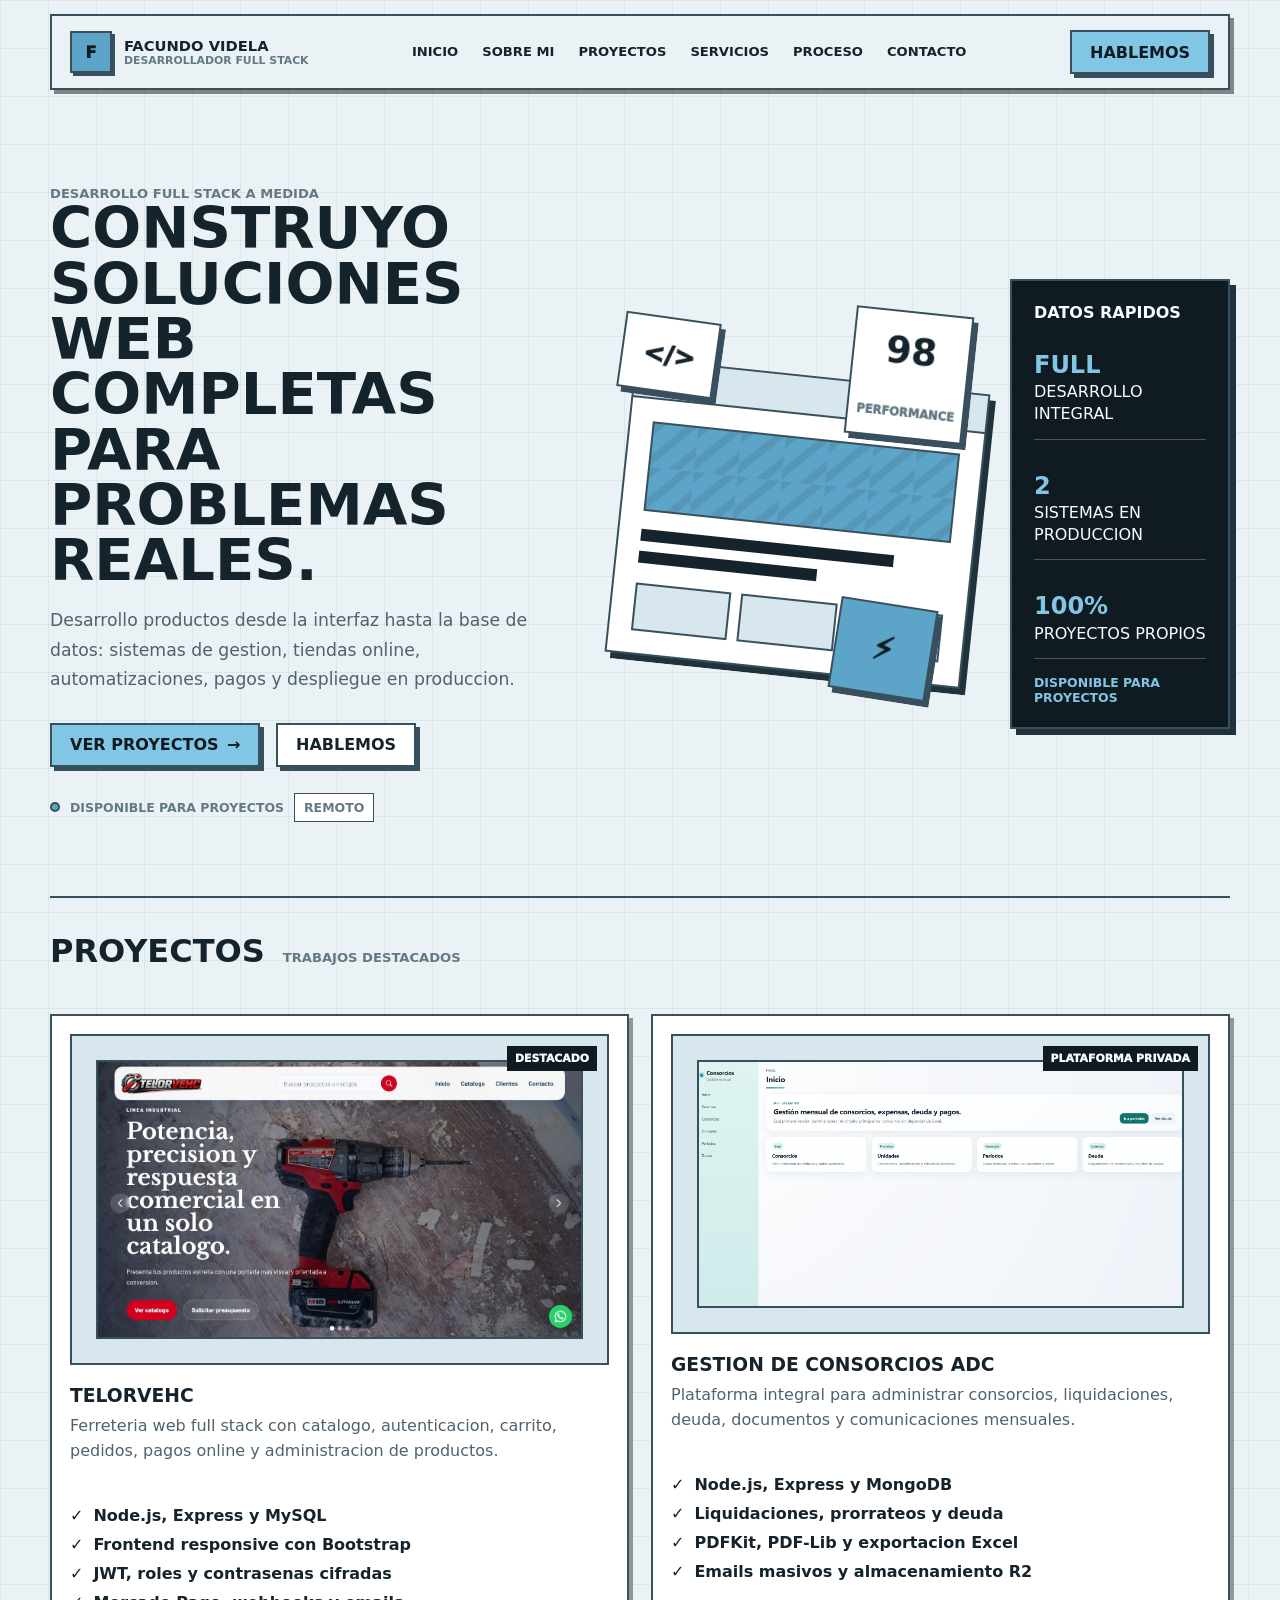
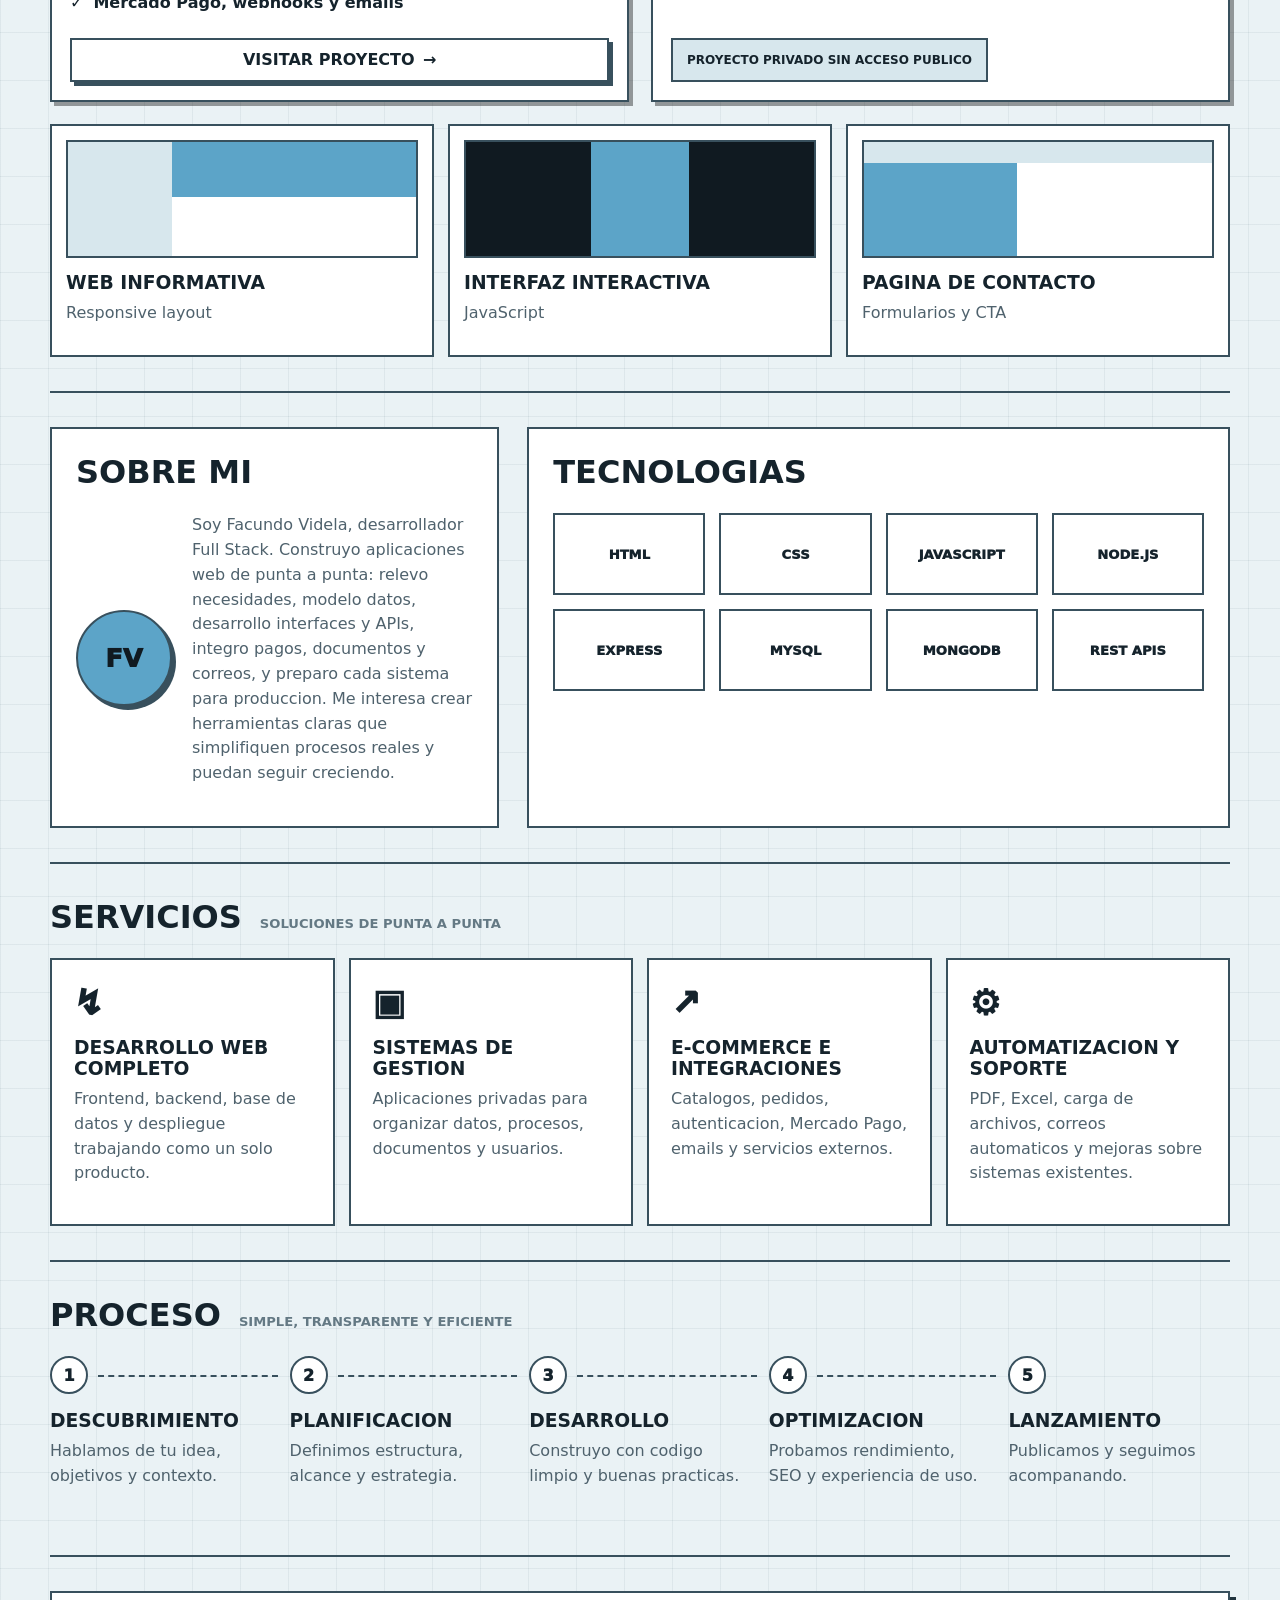
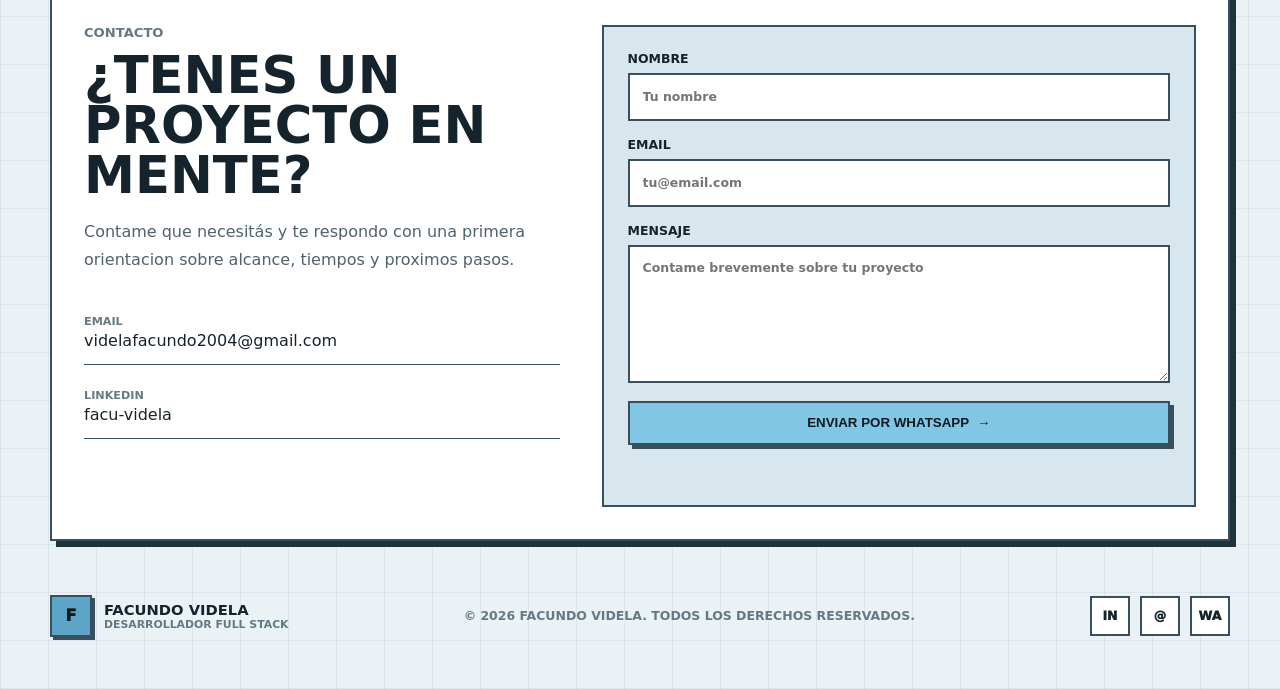
==== index.html @ b4bbd78c "portafolio" ====
<!doctype html>
<html lang="es">
  <head>
    <meta charset="UTF-8" />
    <meta name="viewport" content="width=device-width, initial-scale=1.0" />
    <title>Facundo Videla | Desarrollador Full Stack</title>
    <meta
      name="description"
      content="Portfolio de Facundo Videla, desarrollador Full Stack de aplicaciones web, sistemas de gestion y soluciones a medida."
    />
    <meta name="author" content="Facundo Videla" />
    <meta
      name="keywords"
      content="desarrollador full stack, desarrollo web, Node.js, Express, MySQL, MongoDB, Buenos Aires"
    />
    <meta name="theme-color" content="#5ca4c8" />
    <meta name="color-scheme" content="light" />

    <meta property="og:type" content="website" />
    <meta property="og:locale" content="es_AR" />
    <meta property="og:title" content="Facundo Videla | Desarrollador Full Stack" />
    <meta
      property="og:description"
      content="Aplicaciones web, sistemas de gestion, e-commerce y soluciones Full Stack a medida."
    />
    <meta property="og:site_name" content="Portfolio de Facundo Videla" />

    <meta name="twitter:card" content="summary" />
    <meta name="twitter:title" content="Facundo Videla | Desarrollador Full Stack" />
    <meta
      name="twitter:description"
      content="Aplicaciones web, sistemas de gestion, e-commerce y soluciones Full Stack a medida."
    />

    <link rel="icon" href="assets/favicon.svg" type="image/svg+xml" />
    <link rel="manifest" href="site.webmanifest" />
    <link rel="stylesheet" href="styles.css" />

    <script type="application/ld+json">
      {
        "@context": "https://schema.org",
        "@type": "Person",
        "name": "Facundo Videla",
        "jobTitle": "Desarrollador Full Stack",
        "email": "mailto:videlafacundo2004@gmail.com",
        "sameAs": [
          "https://www.linkedin.com/in/facu-videla",
          "https://www.telorvehc.store"
        ],
        "knowsAbout": [
          "JavaScript",
          "Node.js",
          "Express",
          "MySQL",
          "MongoDB",
          "Desarrollo web",
          "APIs REST"
        ]
      }
    </script>
  </head>
  <body>
    <header class="site-header">
      <a class="brand" href="#inicio" aria-label="Ir al inicio">
        <span class="brand-mark">F</span>
        <span>
          <strong>Facundo Videla</strong>
          <small>Desarrollador Full Stack</small>
        </span>
      </a>

      <button class="menu-toggle" type="button" aria-label="Abrir menu" aria-expanded="false">
        <span></span>
        <span></span>
      </button>

      <nav class="site-nav" aria-label="Navegacion principal">
        <a href="#inicio">Inicio</a>
        <a href="#sobre-mi">Sobre mi</a>
        <a href="#proyectos">Proyectos</a>
        <a href="#servicios">Servicios</a>
        <a href="#proceso">Proceso</a>
        <a href="#contacto">Contacto</a>
      </nav>

      <a class="header-cta" href="https://wa.me/5491134208953">Hablemos</a>
    </header>

    <main>
      <section class="hero" id="inicio">
        <div class="hero-copy reveal">
          <p class="eyebrow">Desarrollo Full Stack a medida</p>
          <h1>Construyo soluciones web completas para problemas reales.</h1>
          <p class="hero-text">
            Desarrollo productos desde la interfaz hasta la base de datos: sistemas de
            gestion, tiendas online, automatizaciones, pagos y despliegue en produccion.
          </p>
          <div class="hero-actions">
            <a class="button button-primary" href="#proyectos">Ver proyectos <span>&rarr;</span></a>
            <a class="button button-secondary" href="https://wa.me/5491134208953">Hablemos</a>
          </div>
          <div class="availability">
            <span></span>
            Disponible para proyectos
            <strong>Remoto</strong>
          </div>
        </div>

        <div class="hero-visual reveal" aria-label="Panel visual de sitio web optimizado">
          <div class="browser-card">
            <div class="browser-top">
              <span></span>
              <span></span>
              <span></span>
            </div>
            <div class="browser-layout">
              <div class="browser-hero"></div>
              <div class="browser-line long"></div>
              <div class="browser-line"></div>
              <div class="browser-grid">
                <span></span>
                <span></span>
                <span></span>
              </div>
            </div>
          </div>
          <div class="metric-card code">&lt;/&gt;</div>
          <div class="metric-card score">
            <strong>98</strong>
            <span>Performance</span>
          </div>
          <div class="metric-card fast">&#9889;</div>
        </div>

        <aside class="quick-facts reveal" aria-label="Datos rapidos">
          <h2>Datos rapidos</h2>
          <p><strong>Full</strong> desarrollo integral</p>
          <p><strong>2</strong> sistemas en produccion</p>
          <p><strong>100%</strong> proyectos propios</p>
          <span>Disponible para proyectos</span>
        </aside>
      </section>

      <section class="section projects" id="proyectos">
        <div class="section-heading reveal">
          <h2>Proyectos</h2>
          <p>Trabajos destacados</p>
        </div>

        <div class="featured-projects reveal-list">
          <article class="featured-project">
            <div class="project-preview store-preview">
              <span class="tag">Destacado</span>
              <div class="preview-window">
                <img
                  src="assets/telorvehc-home.png"
                  alt="Pagina principal de la ferreteria online Telorvehc"
                />
              </div>
            </div>
            <div class="project-info">
              <h3>Telorvehc</h3>
              <p>
                Ferreteria web full stack con catalogo, autenticacion, carrito, pedidos,
                pagos online y administracion de productos.
              </p>
              <ul>
                <li>Node.js, Express y MySQL</li>
                <li>Frontend responsive con Bootstrap</li>
                <li>JWT, roles y contrasenas cifradas</li>
                <li>Mercado Pago, webhooks y emails</li>
              </ul>
              <a
                class="button button-secondary"
                href="https://www.telorvehc.store"
                target="_blank"
                rel="noopener noreferrer"
              >
                Visitar proyecto <span>&rarr;</span>
              </a>
            </div>
          </article>

          <article class="featured-project">
            <div class="project-preview">
              <span class="tag">Plataforma privada</span>
              <div class="preview-window adc-featured-preview">
                <img
                  src="assets/consorcios-adc-dashboard.png"
                  alt="Panel principal del sistema de gestion de consorcios ADC"
                />
              </div>
            </div>
            <div class="project-info">
              <h3>Gestion de Consorcios ADC</h3>
              <p>
                Plataforma integral para administrar consorcios, liquidaciones, deuda,
                documentos y comunicaciones mensuales.
              </p>
              <ul>
                <li>Node.js, Express y MongoDB</li>
                <li>Liquidaciones, prorrateos y deuda</li>
                <li>PDFKit, PDF-Lib y exportacion Excel</li>
                <li>Emails masivos y almacenamiento R2</li>
              </ul>
              <span class="private-label">Proyecto privado sin acceso publico</span>
            </div>
          </article>
        </div>

        <div class="project-list reveal-list" aria-label="Mas proyectos">
          <article>
            <div class="mini-preview alternate"></div>
            <h3>Web informativa</h3>
            <p>Responsive layout</p>
          </article>
          <article>
            <div class="mini-preview dark"></div>
            <h3>Interfaz interactiva</h3>
            <p>JavaScript</p>
          </article>
          <article>
            <div class="mini-preview shop"></div>
            <h3>Pagina de contacto</h3>
            <p>Formularios y CTA</p>
          </article>
        </div>
      </section>

      <section class="about-tech" id="sobre-mi">
        <div class="about-block reveal">
          <div class="section-heading">
            <h2>Sobre mi</h2>
          </div>
          <div class="about-content">
            <div class="avatar">FV</div>
            <p>
              Soy Facundo Videla, desarrollador Full Stack. Construyo aplicaciones web de
              punta a punta: relevo necesidades, modelo datos, desarrollo interfaces y
              APIs, integro pagos, documentos y correos, y preparo cada sistema para
              produccion. Me interesa crear herramientas claras que simplifiquen procesos
              reales y puedan seguir creciendo.
            </p>
          </div>
        </div>

        <div class="tech-block reveal">
          <div class="section-heading">
            <h2>Tecnologias</h2>
          </div>
          <div class="tech-grid">
            <span>HTML</span>
            <span>CSS</span>
            <span>JavaScript</span>
            <span>Node.js</span>
            <span>Express</span>
            <span>MySQL</span>
            <span>MongoDB</span>
            <span>REST APIs</span>
          </div>
        </div>
      </section>

      <section class="section" id="servicios">
        <div class="section-heading reveal">
          <h2>Servicios</h2>
          <p>Soluciones de punta a punta</p>
        </div>
        <div class="service-grid reveal-list">
          <article>
            <span>&#8623;</span>
            <h3>Desarrollo web completo</h3>
            <p>Frontend, backend, base de datos y despliegue trabajando como un solo producto.</p>
          </article>
          <article>
            <span>&#9635;</span>
            <h3>Sistemas de gestion</h3>
            <p>Aplicaciones privadas para organizar datos, procesos, documentos y usuarios.</p>
          </article>
          <article>
            <span>&nearr;</span>
            <h3>E-commerce e integraciones</h3>
            <p>Catalogos, pedidos, autenticacion, Mercado Pago, emails y servicios externos.</p>
          </article>
          <article>
            <span>&#9881;</span>
            <h3>Automatizacion y soporte</h3>
            <p>PDF, Excel, carga de archivos, correos automaticos y mejoras sobre sistemas existentes.</p>
          </article>
        </div>
      </section>

      <section class="section process" id="proceso">
        <div class="section-heading reveal">
          <h2>Proceso</h2>
          <p>Simple, transparente y eficiente</p>
        </div>
        <ol class="process-list reveal-list">
          <li>
            <span>1</span>
            <h3>Descubrimiento</h3>
            <p>Hablamos de tu idea, objetivos y contexto.</p>
          </li>
          <li>
            <span>2</span>
            <h3>Planificacion</h3>
            <p>Definimos estructura, alcance y estrategia.</p>
          </li>
          <li>
            <span>3</span>
            <h3>Desarrollo</h3>
            <p>Construyo con codigo limpio y buenas practicas.</p>
          </li>
          <li>
            <span>4</span>
            <h3>Optimizacion</h3>
            <p>Probamos rendimiento, SEO y experiencia de uso.</p>
          </li>
          <li>
            <span>5</span>
            <h3>Lanzamiento</h3>
            <p>Publicamos y seguimos acompanando.</p>
          </li>
        </ol>
      </section>

      <section class="contact-section reveal" id="contacto">
        <div class="contact-copy">
          <p class="eyebrow">Contacto</p>
          <h2>&iquest;Tenes un proyecto en mente?</h2>
          <p>
            Contame que necesitás y te respondo con una primera orientacion sobre alcance,
            tiempos y proximos pasos.
          </p>
          <div class="contact-links">
            <a href="mailto:videlafacundo2004@gmail.com">
              <span>Email</span>
              videlafacundo2004@gmail.com
            </a>
            <a href="https://www.linkedin.com/in/facu-videla" target="_blank" rel="noopener noreferrer">
              <span>LinkedIn</span>
              facu-videla
            </a>
          </div>
        </div>

        <form class="contact-form" id="contact-form">
          <label>
            Nombre
            <input
              type="text"
              name="name"
              autocomplete="name"
              placeholder="Tu nombre"
              required
            />
          </label>
          <label>
            Email
            <input
              type="email"
              name="email"
              autocomplete="email"
              placeholder="tu@email.com"
              required
            />
          </label>
          <label>
            Mensaje
            <textarea
              name="message"
              rows="5"
              placeholder="Contame brevemente sobre tu proyecto"
              required
            ></textarea>
          </label>
          <button class="button button-primary" type="submit">
            Enviar por WhatsApp <span>&rarr;</span>
          </button>
          <p class="form-status" aria-live="polite"></p>
        </form>
      </section>
    </main>

    <footer class="site-footer">
      <a class="brand" href="#inicio">
        <span class="brand-mark">F</span>
        <span>
          <strong>Facundo Videla</strong>
          <small>Desarrollador Full Stack</small>
        </span>
      </a>
      <p>&copy; 2026 Facundo Videla. Todos los derechos reservados.</p>
      <div class="social-links" aria-label="Redes sociales">
        <a href="https://www.linkedin.com/in/facu-videla" aria-label="LinkedIn">IN</a>
        <a href="mailto:videlafacundo2004@gmail.com" aria-label="Email">@</a>
        <a href="https://wa.me/5491134208953" aria-label="WhatsApp">WA</a>
      </div>
    </footer>

    <script src="script.js"></script>
  </body>
</html>
---- styles.css ----
:root {
  color-scheme: light;
  --ink: #101a21;
  --text: #15232c;
  --copy: #4f626d;
  --on-ink: #f7fbfd;
  --muted: #647984;
  --paper: #eaf2f5;
  --panel: #ffffff;
  --line: #38505d;
  --accent: #5ca4c8;
  --accent-strong: #82c6e5;
  --soft: #d7e7ed;
  --shadow: 6px 6px 0 #20333d;
  font-family:
    Inter, ui-sans-serif, system-ui, -apple-system, BlinkMacSystemFont, "Segoe UI", sans-serif;
}

* {
  box-sizing: border-box;
}

html {
  scroll-behavior: smooth;
}

@keyframes float-panel {
  0%,
  100% {
    transform: rotate(6deg) translate3d(0, 0, 0);
  }

  50% {
    transform: rotate(4deg) translate3d(0, -14px, 0);
  }
}

@keyframes float-card {
  0%,
  100% {
    translate: 0 0;
  }

  50% {
    translate: 0 -10px;
  }
}

@keyframes pulse-dot {
  0%,
  100% {
    box-shadow: 0 0 0 0 color-mix(in srgb, var(--accent) 45%, transparent);
  }

  50% {
    box-shadow: 0 0 0 9px transparent;
  }
}

@keyframes stripe-slide {
  from {
    background-position: 0 0;
  }

  to {
    background-position: 44px 0;
  }
}

body {
  margin: 0;
  background:
    linear-gradient(rgba(56, 80, 93, 0.07) 1px, transparent 1px),
    linear-gradient(90deg, rgba(56, 80, 93, 0.07) 1px, transparent 1px),
    var(--paper);
  background-size: 48px 48px;
  color: var(--text);
}

body,
.site-header,
.browser-card,
.metric-card,
.featured-project,
.project-list article,
.about-block,
.tech-block,
.service-grid article,
.tech-grid span {
  transition:
    color 220ms ease,
    background-color 220ms ease,
    border-color 220ms ease,
    box-shadow 220ms ease;
}

a {
  color: inherit;
  text-decoration: none;
}

.site-header {
  position: sticky;
  top: 0;
  z-index: 10;
  display: grid;
  grid-template-columns: auto 1fr auto;
  align-items: center;
  gap: 28px;
  width: min(1180px, calc(100% - 32px));
  margin: 14px auto 0;
  padding: 14px 18px;
  border: 2px solid var(--line);
  background: color-mix(in srgb, var(--paper) 90%, transparent);
  backdrop-filter: blur(16px);
  box-shadow: 4px 4px 0 rgba(0, 0, 0, 0.45);
}

.brand {
  display: inline-flex;
  align-items: center;
  gap: 12px;
  min-width: max-content;
}

.brand-mark {
  display: grid;
  width: 42px;
  height: 42px;
  place-items: center;
  border: 2px solid var(--line);
  background: var(--accent);
  color: var(--ink);
  box-shadow: 3px 3px 0 var(--line);
  font-weight: 950;
}

.brand strong,
.brand small {
  display: block;
  text-transform: uppercase;
}

.brand strong {
  font-size: 0.92rem;
  letter-spacing: 0;
}

.brand small {
  color: var(--muted);
  font-size: 0.68rem;
  font-weight: 800;
}

.site-nav {
  display: flex;
  justify-content: center;
  gap: 24px;
  font-size: 0.82rem;
  font-weight: 850;
  text-transform: uppercase;
}

.site-nav a {
  border-bottom: 2px solid transparent;
}

.site-nav a:hover {
  border-color: var(--line);
}

.header-cta,
.button {
  display: inline-flex;
  align-items: center;
  justify-content: center;
  min-height: 44px;
  padding: 0 18px;
  border: 2px solid var(--line);
  font-weight: 900;
  text-transform: uppercase;
  box-shadow: 4px 4px 0 var(--line);
  transition:
    transform 160ms ease,
    box-shadow 160ms ease,
    background 160ms ease;
}

.header-cta:hover,
.button:hover {
  transform: translate(2px, 2px);
  box-shadow: 2px 2px 0 var(--line);
}

.button span,
.header-cta {
  will-change: transform;
}

.button:hover span {
  transform: translateX(4px);
}

.button span {
  display: inline-block;
  margin-left: 8px;
  transition: transform 160ms ease;
}

.header-cta,
.button-primary {
  background: var(--accent-strong);
  color: var(--ink);
}

.button-secondary {
  background: var(--panel);
  color: var(--text);
}

.button-light {
  background: var(--accent);
  color: var(--ink);
}

.menu-toggle {
  display: none;
}

main {
  width: min(1180px, calc(100% - 32px));
  margin: 0 auto;
}

.hero {
  display: grid;
  grid-template-columns: minmax(500px, 1fr) minmax(300px, 0.72fr) 220px;
  gap: 34px;
  align-items: center;
  min-height: calc(100vh - 92px);
  padding: 56px 0 34px;
  border-bottom: 2px solid var(--line);
}

.eyebrow,
.section-heading p {
  margin: 0;
  color: var(--muted);
  font-size: 0.82rem;
  font-weight: 900;
  text-transform: uppercase;
}

h1,
h2,
h3,
p {
  margin-top: 0;
}

h1 {
  max-width: 100%;
  margin-bottom: 18px;
  font-size: clamp(2.8rem, 4.5vw, 4.35rem);
  line-height: 0.96;
  letter-spacing: 0;
  text-transform: uppercase;
  overflow-wrap: normal;
}

.hero-text {
  max-width: 560px;
  color: var(--copy);
  font-size: 1.08rem;
  line-height: 1.7;
}

.hero-actions {
  display: flex;
  flex-wrap: wrap;
  gap: 16px;
  margin-top: 28px;
}

.availability {
  display: flex;
  flex-wrap: wrap;
  align-items: center;
  gap: 10px;
  margin-top: 26px;
  color: var(--muted);
  font-size: 0.78rem;
  font-weight: 900;
  text-transform: uppercase;
}

.availability span {
  width: 10px;
  height: 10px;
  border: 2px solid var(--line);
  background: var(--accent);
  border-radius: 50%;
  animation: pulse-dot 1.9s ease-in-out infinite;
}

.availability strong {
  padding: 6px 9px;
  border: 1px solid var(--line);
  background: var(--panel);
}

.hero-visual {
  position: relative;
  z-index: 1;
  min-height: 430px;
  perspective: 900px;
  transform-style: preserve-3d;
  transition: transform 220ms ease;
  will-change: transform;
}

.hero-copy {
  position: relative;
  z-index: 2;
}

.browser-card,
.quick-facts,
.featured-project,
.service-grid article,
.project-list article,
.tech-grid span,
.contact-section,
.about-block,
.tech-block {
  border: 2px solid var(--line);
  background: var(--panel);
}

.browser-card {
  position: absolute;
  inset: 86px 0 auto 16px;
  min-height: 270px;
  transform: rotate(6deg);
  box-shadow: var(--shadow);
  overflow: hidden;
  animation: float-panel 6.5s ease-in-out infinite;
  transition: transform 220ms ease;
}

.browser-top {
  display: flex;
  gap: 8px;
  padding: 13px;
  border-bottom: 2px solid var(--line);
  background: var(--soft);
}

.browser-top span {
  width: 10px;
  height: 10px;
  border: 1px solid var(--line);
  border-radius: 50%;
}

.browser-layout {
  padding: 22px;
}

.browser-hero {
  height: 90px;
  margin-bottom: 18px;
  border: 2px solid var(--line);
  background:
    repeating-linear-gradient(
      135deg,
      rgba(38, 51, 47, 0.12) 0 8px,
      transparent 8px 22px
    ),
    var(--accent);
  background-size: 44px 44px;
  animation: stripe-slide 4.5s linear infinite;
}

.browser-line {
  width: 58%;
  height: 12px;
  margin-bottom: 10px;
  background: var(--text);
}

.browser-line.long {
  width: 82%;
}

.browser-grid {
  display: grid;
  grid-template-columns: repeat(3, 1fr);
  gap: 10px;
  margin-top: 20px;
}

.browser-grid span {
  height: 48px;
  border: 2px solid var(--line);
  background: var(--soft);
}

.metric-card {
  position: absolute;
  display: grid;
  place-items: center;
  border: 2px solid var(--line);
  background: var(--panel);
  box-shadow: 5px 5px 0 var(--line);
  font-weight: 950;
  animation: float-card 5s ease-in-out infinite;
  transition:
    transform 180ms ease,
    background 180ms ease;
}

.metric-card.code {
  top: 28px;
  left: 18px;
  width: 96px;
  height: 76px;
  font-size: 1.6rem;
  transform: rotate(8deg);
  animation-delay: -1.1s;
}

.metric-card.score {
  top: 22px;
  right: 8px;
  width: 118px;
  height: 128px;
  text-align: center;
  transform: rotate(6deg);
  animation-delay: -2.2s;
}

.metric-card.score strong {
  font-size: 2.3rem;
}

.metric-card.score span {
  color: var(--muted);
  font-size: 0.72rem;
  text-transform: uppercase;
}

.metric-card.fast {
  right: 44px;
  bottom: 24px;
  width: 98px;
  height: 92px;
  background: var(--accent);
  color: var(--ink);
  font-size: 2rem;
  transform: rotate(9deg);
  animation-delay: -3.2s;
}

.metric-card:hover {
  background: var(--accent);
  color: var(--ink);
  transform: rotate(0deg) scale(1.04);
}

.quick-facts {
  padding: 22px;
  background: var(--ink);
  color: var(--on-ink);
  box-shadow: var(--shadow);
}

.quick-facts h2 {
  font-size: 1rem;
  text-transform: uppercase;
}

.quick-facts p {
  padding: 14px 0;
  border-bottom: 1px solid rgba(255, 255, 255, 0.25);
  line-height: 1.35;
  text-transform: uppercase;
}

.quick-facts strong {
  display: block;
  color: var(--accent-strong);
  font-size: 1.5rem;
}

.quick-facts span {
  display: block;
  margin-top: 16px;
  color: var(--accent-strong);
  font-size: 0.78rem;
  font-weight: 900;
  text-transform: uppercase;
}

.section,
.about-tech {
  padding: 34px 0;
  border-bottom: 2px solid var(--line);
}

.section-heading {
  display: flex;
  align-items: baseline;
  gap: 18px;
  margin-bottom: 22px;
}

.section-heading h2 {
  margin: 0;
  font-size: 2rem;
  text-transform: uppercase;
}

.projects {
  display: grid;
  grid-template-columns: 1fr;
  gap: 22px;
}

.projects .section-heading {
  grid-column: 1 / -1;
}

.featured-project {
  display: flex;
  min-width: 0;
  flex-direction: column;
  gap: 20px;
  padding: 18px;
  box-shadow: 4px 4px 0 rgba(0, 0, 0, 0.38);
}

.featured-projects {
  display: grid;
  grid-template-columns: repeat(2, minmax(0, 1fr));
  gap: 22px;
}

.project-preview {
  position: relative;
  min-height: 300px;
  border: 2px solid var(--line);
  background: var(--soft);
  padding: 24px;
}

.tag {
  position: absolute;
  top: 10px;
  right: 10px;
  padding: 6px 8px;
  background: var(--ink);
  color: var(--on-ink);
  font-size: 0.68rem;
  font-weight: 950;
  text-transform: uppercase;
}

.preview-window {
  height: 100%;
  border: 2px solid var(--line);
  background: var(--panel);
  overflow: hidden;
}

.preview-window img {
  display: block;
  width: 100%;
  height: 100%;
  object-fit: cover;
  object-position: center;
  transition: transform 350ms ease;
}

.featured-project:hover .preview-window img {
  transform: scale(1.025);
}

.project-info h3,
.service-grid h3,
.project-list h3,
.process-list h3 {
  margin-bottom: 8px;
  text-transform: uppercase;
}

.project-info {
  display: flex;
  flex: 1;
  flex-direction: column;
}

.project-info .button,
.project-info .private-label {
  margin-top: auto;
}

.project-info p,
.service-grid p,
.project-list p,
.process-list p,
.about-content p {
  color: var(--copy);
  line-height: 1.55;
}

.project-info ul {
  padding: 0;
  list-style: none;
}

.project-info li {
  margin: 10px 0;
  font-weight: 800;
}

.project-info li::before {
  content: "\2713";
  margin-right: 10px;
}

.project-list {
  display: grid;
  grid-template-columns: repeat(3, minmax(0, 1fr));
  gap: 14px;
}

.project-list article {
  padding: 14px;
}

.project-list article,
.service-grid article,
.tech-grid span,
.featured-project,
.quick-facts,
.about-block,
.tech-block {
  transition:
    transform 180ms ease,
    box-shadow 180ms ease,
    background 180ms ease;
}

.project-list article:hover,
.service-grid article:hover,
.tech-grid span:hover,
.featured-project:hover,
.about-block:hover,
.tech-block:hover {
  transform: translate(-2px, -2px);
  box-shadow: 6px 6px 0 var(--line);
}

.tech-grid span:hover,
.service-grid article:hover {
  background: var(--accent);
  color: var(--ink);
}

.mini-preview {
  height: 118px;
  margin-bottom: 14px;
  border: 2px solid var(--line);
  background:
    linear-gradient(90deg, transparent 62%, var(--ink) 62% 68%, transparent 68%),
    linear-gradient(var(--accent) 45%, var(--soft) 45%);
  background-size: 100% 100%, 100% 100%;
  transition: background-position 220ms ease, transform 220ms ease;
}

.project-list article:hover .mini-preview {
  transform: translateY(-3px);
}

.mini-preview.alternate {
  background:
    linear-gradient(90deg, var(--soft) 30%, transparent 30%),
    linear-gradient(var(--accent) 48%, var(--panel) 48%);
}

.mini-preview.dark {
  background:
    linear-gradient(90deg, transparent 36%, var(--accent) 36% 64%, transparent 64%),
    var(--ink);
}

.mini-preview.shop {
  background:
    linear-gradient(var(--soft) 18%, transparent 18%),
    linear-gradient(90deg, var(--accent) 44%, var(--panel) 44%);
}

.adc-featured-preview {
  background: var(--panel);
}

.adc-featured-preview img {
  object-position: 38% center;
}

.private-label {
  display: inline-flex;
  align-items: center;
  min-height: 44px;
  width: fit-content;
  padding: 0 14px;
  border: 2px solid var(--line);
  background: var(--soft);
  font-size: 0.75rem;
  font-weight: 900;
  text-transform: uppercase;
}

.about-tech {
  display: grid;
  grid-template-columns: 0.78fr 1.22fr;
  gap: 28px;
}

.about-block,
.tech-block {
  padding: 24px;
}

.about-content {
  display: grid;
  grid-template-columns: 96px 1fr;
  gap: 20px;
  align-items: center;
}

.avatar {
  display: grid;
  width: 96px;
  height: 96px;
  place-items: center;
  border: 2px solid var(--line);
  border-radius: 50%;
  background: var(--accent);
  color: var(--ink);
  box-shadow: 4px 4px 0 var(--line);
  font-size: 1.6rem;
  font-weight: 950;
}

.tech-grid,
.service-grid {
  display: grid;
  grid-template-columns: repeat(4, 1fr);
  gap: 14px;
}

.tech-grid span {
  display: grid;
  min-height: 82px;
  place-items: center;
  padding: 12px;
  font-size: 0.82rem;
  font-weight: 950;
  text-align: center;
  text-transform: uppercase;
}

.service-grid article {
  min-height: 180px;
  padding: 22px;
}

.service-grid span {
  display: block;
  margin-bottom: 14px;
  font-size: 2.2rem;
  font-weight: 950;
}

.process-list {
  display: grid;
  grid-template-columns: repeat(5, 1fr);
  gap: 18px;
  padding: 0;
  list-style: none;
}

.process-list li {
  position: relative;
}

.process-list span {
  display: grid;
  width: 38px;
  height: 38px;
  margin-bottom: 16px;
  place-items: center;
  border: 2px solid var(--line);
  border-radius: 50%;
  background: var(--panel);
  font-weight: 950;
  transition:
    background 180ms ease,
    transform 180ms ease;
}

.process-list li:hover span {
  background: var(--accent);
  color: var(--ink);
  transform: scale(1.08);
}

.process-list li:not(:last-child)::after {
  content: "";
  position: absolute;
  top: 19px;
  left: 48px;
  right: -6px;
  border-top: 2px dashed var(--line);
}

.contact-section {
  display: grid;
  grid-template-columns: minmax(0, 0.8fr) minmax(360px, 1fr);
  gap: 42px;
  margin: 34px 0;
  padding: 32px;
  box-shadow: var(--shadow);
}

.contact-copy h2 {
  max-width: 620px;
  margin: 10px 0 18px;
  font-size: clamp(2.2rem, 4vw, 4.6rem);
  line-height: 0.98;
  text-transform: uppercase;
}

.contact-copy > p:not(.eyebrow) {
  max-width: 560px;
  color: var(--copy);
  line-height: 1.7;
}

.contact-links {
  display: grid;
  gap: 10px;
  margin-top: 28px;
}

.contact-links a {
  display: grid;
  gap: 3px;
  padding: 14px 0;
  border-bottom: 1px solid var(--line);
  overflow-wrap: anywhere;
}

.contact-links span {
  color: var(--muted);
  font-size: 0.7rem;
  font-weight: 900;
  text-transform: uppercase;
}

.contact-form {
  display: grid;
  gap: 16px;
  padding: 24px;
  border: 2px solid var(--line);
  background: var(--soft);
}

.contact-form label {
  display: grid;
  gap: 7px;
  font-size: 0.78rem;
  font-weight: 900;
  text-transform: uppercase;
}

.contact-form input,
.contact-form textarea {
  width: 100%;
  border: 2px solid var(--line);
  border-radius: 0;
  outline: 0;
  background: var(--panel);
  color: var(--text);
  font: inherit;
}

.contact-form input {
  min-height: 48px;
  padding: 0 13px;
}

.contact-form textarea {
  min-height: 138px;
  padding: 13px;
  resize: vertical;
}

.contact-form input:focus,
.contact-form textarea:focus {
  border-color: var(--accent);
  box-shadow: 3px 3px 0 var(--accent);
}

.contact-form .button {
  width: 100%;
  margin-top: 2px;
}

.form-status {
  min-height: 20px;
  margin: 0;
  color: var(--muted);
  font-size: 0.78rem;
  font-weight: 800;
}

.site-footer {
  display: grid;
  grid-template-columns: auto 1fr auto;
  align-items: center;
  gap: 20px;
  width: min(1180px, calc(100% - 32px));
  margin: 0 auto 18px;
  padding: 20px 0 34px;
}

.site-footer p {
  margin: 0;
  color: var(--muted);
  font-size: 0.78rem;
  font-weight: 800;
  text-align: center;
  text-transform: uppercase;
}

.social-links {
  display: flex;
  gap: 10px;
}

.social-links a {
  display: grid;
  width: 40px;
  height: 40px;
  place-items: center;
  border: 2px solid var(--line);
  background: var(--panel);
  font-size: 0.78rem;
  font-weight: 950;
  transition:
    transform 160ms ease,
    background 160ms ease,
    box-shadow 160ms ease;
}

.social-links a:hover {
  background: var(--accent);
  color: var(--ink);
  transform: translateY(-3px);
  box-shadow: 3px 3px 0 var(--line);
}

.reveal,
.reveal-list > * {
  opacity: 0;
  transform: translateY(24px);
  transition:
    opacity 520ms ease,
    transform 520ms cubic-bezier(0.2, 0.8, 0.2, 1);
}

.reveal.is-visible,
.reveal-list.is-visible > * {
  opacity: 1;
  transform: translateY(0);
}

.reveal-list.is-visible > *:nth-child(2) {
  transition-delay: 90ms;
}

.reveal-list.is-visible > *:nth-child(3) {
  transition-delay: 180ms;
}

.reveal-list.is-visible > *:nth-child(4) {
  transition-delay: 270ms;
}

.reveal-list.is-visible > *:nth-child(5) {
  transition-delay: 360ms;
}

@media (max-width: 980px) {
  .site-header {
    grid-template-columns: auto auto;
    justify-content: space-between;
    gap: 16px;
  }

  .menu-toggle {
    display: grid;
    width: 44px;
    height: 44px;
    place-content: center;
    gap: 6px;
    border: 2px solid var(--line);
    background: var(--panel);
  }

  .menu-toggle span {
    display: block;
    width: 20px;
    height: 2px;
    background: var(--line);
  }

  .site-nav,
  .header-cta {
    display: none;
  }

  .site-header.nav-open .site-nav {
    display: grid;
    grid-column: 1 / -1;
    justify-content: stretch;
    gap: 0;
  }

  .site-header.nav-open .site-nav a {
    padding: 14px 0;
    border-top: 1px solid var(--line);
    border-bottom: 0;
  }

  .hero,
  .projects,
  .about-tech,
  .contact-section {
    grid-template-columns: 1fr;
  }

  .hero {
    min-height: auto;
    gap: 26px;
    padding: 44px 0 30px;
  }

  h1 {
    max-width: 760px;
    font-size: clamp(3rem, 9vw, 5.8rem);
  }

  .hero-text {
    max-width: 680px;
  }

  .hero-visual {
    width: min(560px, 100%);
    min-height: 390px;
    margin: 4px auto 0;
  }

  .quick-facts {
    max-width: none;
    display: grid;
    grid-template-columns: repeat(4, 1fr);
    gap: 14px;
    align-items: center;
  }

  .quick-facts h2,
  .quick-facts p,
  .quick-facts span {
    margin: 0;
  }

  .quick-facts p {
    padding: 0 14px;
    border-bottom: 0;
    border-left: 1px solid rgba(255, 255, 255, 0.25);
  }

  .featured-project {
    grid-template-columns: 1fr;
  }

  .featured-projects {
    grid-template-columns: 1fr;
  }

  .service-grid,
  .process-list {
    grid-template-columns: repeat(2, 1fr);
  }

  .process-list li::after {
    display: none;
  }

  .contact-section {
    gap: 26px;
  }
}

@media (max-width: 640px) {
  .site-header,
  main,
  .site-footer {
    width: min(100% - 20px, 1180px);
  }

  .site-header {
    margin-top: 10px;
    padding: 12px;
  }

  .brand-mark {
    width: 36px;
    height: 36px;
  }

  .brand strong {
    font-size: 0.8rem;
  }

  .brand small {
    font-size: 0.6rem;
  }

  h1 {
    font-size: clamp(2.55rem, 13vw, 3.9rem);
    line-height: 0.98;
  }

  .hero {
    gap: 22px;
    padding-top: 34px;
  }

  .hero-actions {
    gap: 12px;
  }

  .hero-visual {
    min-height: 390px;
    margin-bottom: 10px;
  }

  .browser-card {
    inset: 70px 8px auto 8px;
    min-height: 220px;
  }

  .browser-layout {
    padding: 16px;
  }

  .browser-hero {
    height: 72px;
  }

  .browser-grid span {
    height: 34px;
  }

  .metric-card.code {
    top: 24px;
    left: 14px;
    width: 76px;
    height: 60px;
    font-size: 1.25rem;
  }

  .metric-card.score {
    top: 24px;
    right: 12px;
    width: 92px;
    height: 100px;
  }

  .metric-card.score strong {
    font-size: 1.8rem;
  }

  .metric-card.fast {
    right: 28px;
    bottom: 26px;
    width: 78px;
    height: 74px;
  }

  .about-content,
  .tech-grid,
  .service-grid,
  .process-list,
  .site-footer {
    grid-template-columns: 1fr;
  }

  .project-list {
    grid-template-columns: repeat(2, minmax(0, 1fr));
  }

  .project-list article {
    padding: 12px;
  }

  .project-list h3 {
    font-size: 0.9rem;
  }

  .project-list p {
    font-size: 0.82rem;
  }

  .mini-preview {
    height: 88px;
  }

  .quick-facts {
    grid-template-columns: 1fr;
    gap: 0;
  }

  .quick-facts p {
    padding: 14px 0;
    border-left: 0;
    border-bottom: 1px solid rgba(255, 255, 255, 0.25);
  }

  .about-block,
  .tech-block,
  .featured-project {
    padding: 18px;
  }

  .project-preview {
    min-height: 220px;
    padding: 16px;
  }

  .section-heading {
    display: block;
  }

  .contact-section {
    padding: 20px;
  }

  .contact-form {
    padding: 18px;
  }

  .button {
    width: 100%;
  }

  .site-footer {
    text-align: center;
    justify-items: center;
  }
}

@media (max-width: 420px) {
  .site-header,
  main,
  .site-footer {
    width: calc(100% - 16px);
  }

  .brand {
    gap: 9px;
  }

  h1 {
    font-size: clamp(2.2rem, 12vw, 3.05rem);
  }

  .hero-text {
    font-size: 1rem;
  }

  .availability {
    align-items: flex-start;
  }

  .hero-visual {
    min-height: 360px;
  }

  .browser-card {
    inset: 66px 4px auto 4px;
    min-height: 198px;
  }

  .metric-card.code {
    width: 66px;
    height: 54px;
  }

  .metric-card.score {
    width: 82px;
    height: 90px;
  }

  .metric-card.fast {
    right: 18px;
    bottom: 22px;
    width: 68px;
    height: 64px;
  }

  .project-list {
    gap: 10px;
  }

  .project-list article {
    padding: 10px;
  }

  .mini-preview {
    height: 76px;
  }

  .section-heading h2 {
    font-size: 1.65rem;
  }

  .service-grid article {
    min-height: auto;
  }
}

@media (prefers-reduced-motion: reduce) {
  *,
  *::before,
  *::after {
    animation-duration: 0.001ms !important;
    animation-iteration-count: 1 !important;
    scroll-behavior: auto !important;
    transition-duration: 0.001ms !important;
  }

  .reveal,
  .reveal-list > * {
    opacity: 1;
    transform: none;
  }
}
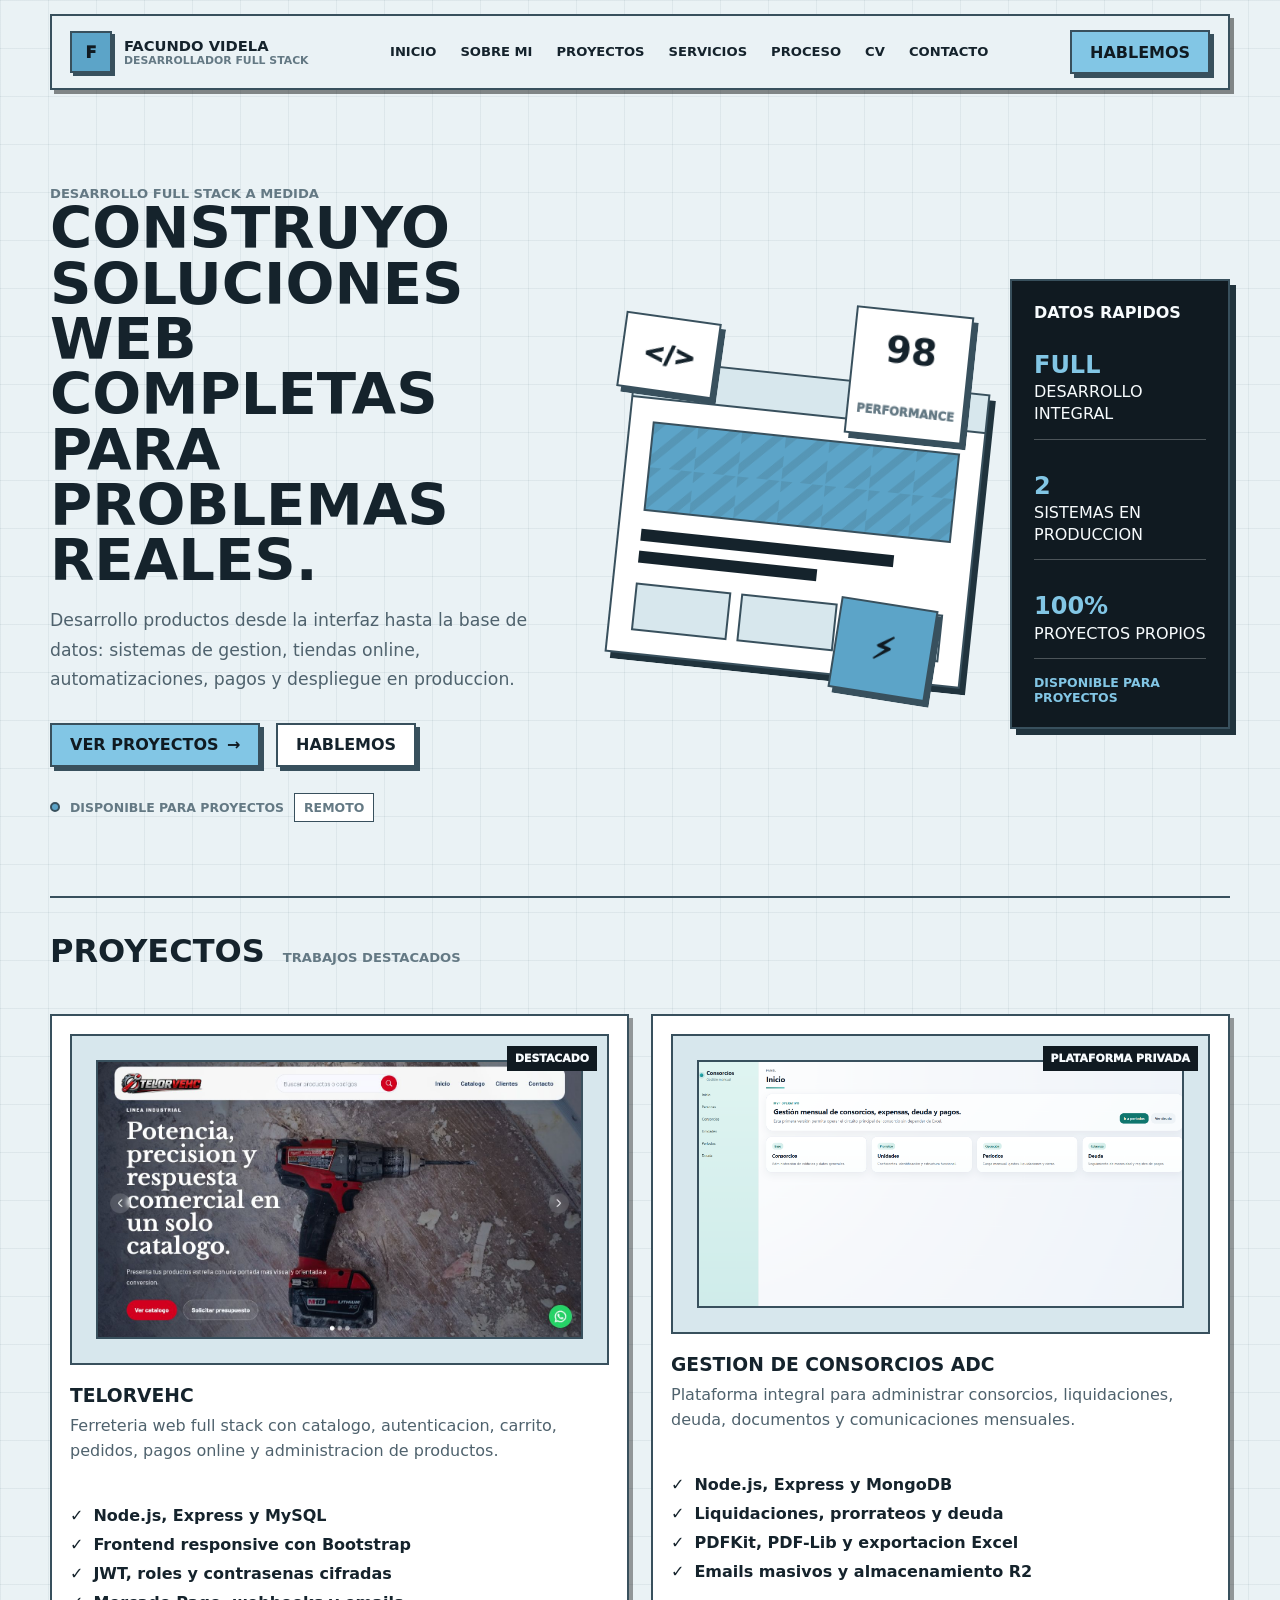
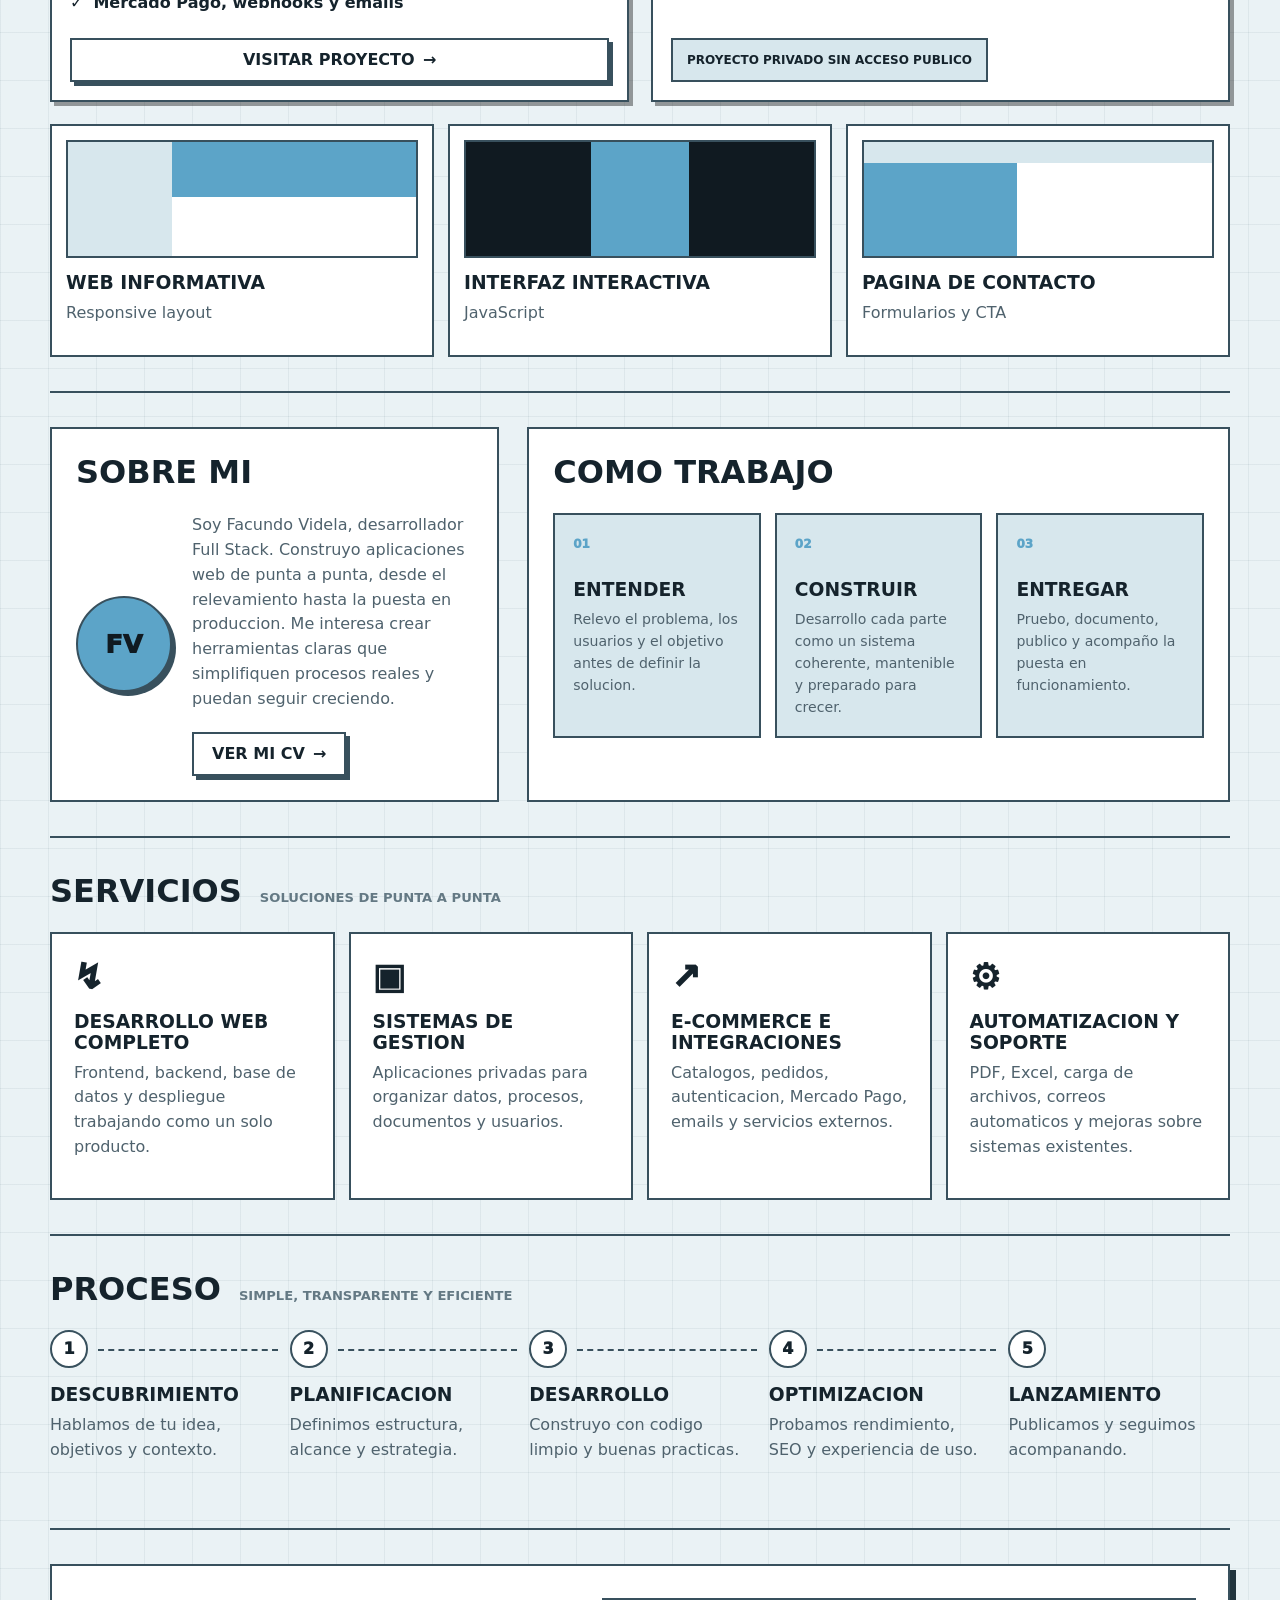
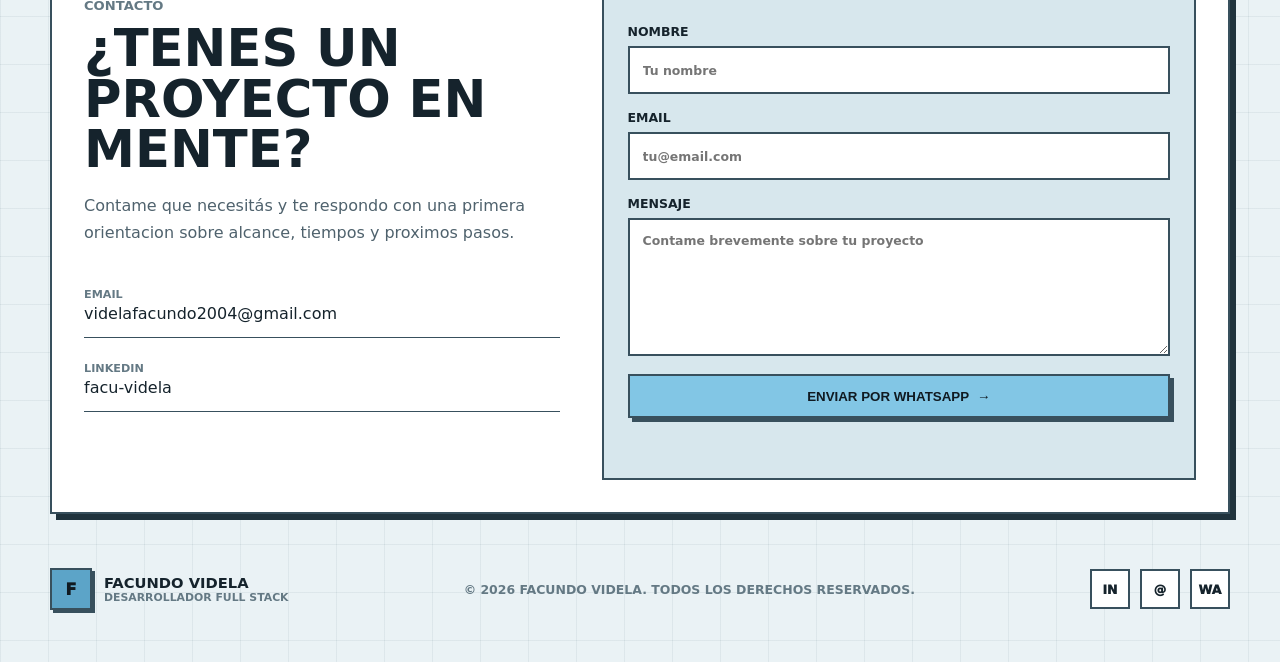
==== commit ea238875: "cv" ====
--- a/index.html
+++ b/index.html
@@ -80,6 +80,7 @@
         <a href="#proyectos">Proyectos</a>
         <a href="#servicios">Servicios</a>
         <a href="#proceso">Proceso</a>
+        <a href="cv.html">CV</a>
         <a href="#contacto">Contacto</a>
       </nav>
 
@@ -234,29 +235,40 @@
           </div>
           <div class="about-content">
             <div class="avatar">FV</div>
-            <p>
-              Soy Facundo Videla, desarrollador Full Stack. Construyo aplicaciones web de
-              punta a punta: relevo necesidades, modelo datos, desarrollo interfaces y
-              APIs, integro pagos, documentos y correos, y preparo cada sistema para
-              produccion. Me interesa crear herramientas claras que simplifiquen procesos
-              reales y puedan seguir creciendo.
-            </p>
+            <div class="about-copy">
+              <p>
+                Soy Facundo Videla, desarrollador Full Stack. Construyo aplicaciones web de
+                punta a punta, desde el relevamiento hasta la puesta en produccion. Me
+                interesa crear herramientas claras que simplifiquen procesos reales y
+                puedan seguir creciendo.
+              </p>
+              <a class="button button-secondary" href="cv.html">
+                Ver mi CV <span>&rarr;</span>
+              </a>
+            </div>
           </div>
         </div>
 
         <div class="tech-block reveal">
           <div class="section-heading">
-            <h2>Tecnologias</h2>
-          </div>
-          <div class="tech-grid">
-            <span>HTML</span>
-            <span>CSS</span>
-            <span>JavaScript</span>
-            <span>Node.js</span>
-            <span>Express</span>
-            <span>MySQL</span>
-            <span>MongoDB</span>
-            <span>REST APIs</span>
+            <h2>Como trabajo</h2>
+          </div>
+          <div class="work-grid">
+            <article>
+              <strong>01</strong>
+              <h3>Entender</h3>
+              <p>Relevo el problema, los usuarios y el objetivo antes de definir la solucion.</p>
+            </article>
+            <article>
+              <strong>02</strong>
+              <h3>Construir</h3>
+              <p>Desarrollo cada parte como un sistema coherente, mantenible y preparado para crecer.</p>
+            </article>
+            <article>
+              <strong>03</strong>
+              <h3>Entregar</h3>
+              <p>Pruebo, documento, publico y acompaño la puesta en funcionamiento.</p>
+            </article>
           </div>
         </div>
       </section>
--- a/styles.css
+++ b/styles.css
@@ -740,6 +740,19 @@
   align-items: center;
 }
 
+.about-copy {
+  display: grid;
+  justify-items: start;
+}
+
+.about-copy p {
+  margin-bottom: 20px;
+}
+
+.about-copy .button {
+  min-width: 150px;
+}
+
 .avatar {
   display: grid;
   width: 96px;
@@ -759,6 +772,39 @@
   display: grid;
   grid-template-columns: repeat(4, 1fr);
   gap: 14px;
+}
+
+.work-grid {
+  display: grid;
+  grid-template-columns: repeat(3, 1fr);
+  gap: 14px;
+}
+
+.work-grid article {
+  min-height: 190px;
+  padding: 18px;
+  border: 2px solid var(--line);
+  background: var(--soft);
+}
+
+.work-grid strong {
+  display: inline-block;
+  margin-bottom: 28px;
+  color: var(--accent);
+  font-size: 0.75rem;
+  font-weight: 950;
+}
+
+.work-grid h3 {
+  margin-bottom: 9px;
+  text-transform: uppercase;
+}
+
+.work-grid p {
+  margin: 0;
+  color: var(--copy);
+  font-size: 0.88rem;
+  line-height: 1.55;
 }
 
 .tech-grid span {
@@ -1103,7 +1149,8 @@
   }
 
   .service-grid,
-  .process-list {
+  .process-list,
+  .work-grid {
     grid-template-columns: repeat(2, 1fr);
   }
 
@@ -1205,6 +1252,7 @@
 
   .about-content,
   .tech-grid,
+  .work-grid,
   .service-grid,
   .process-list,
   .site-footer {
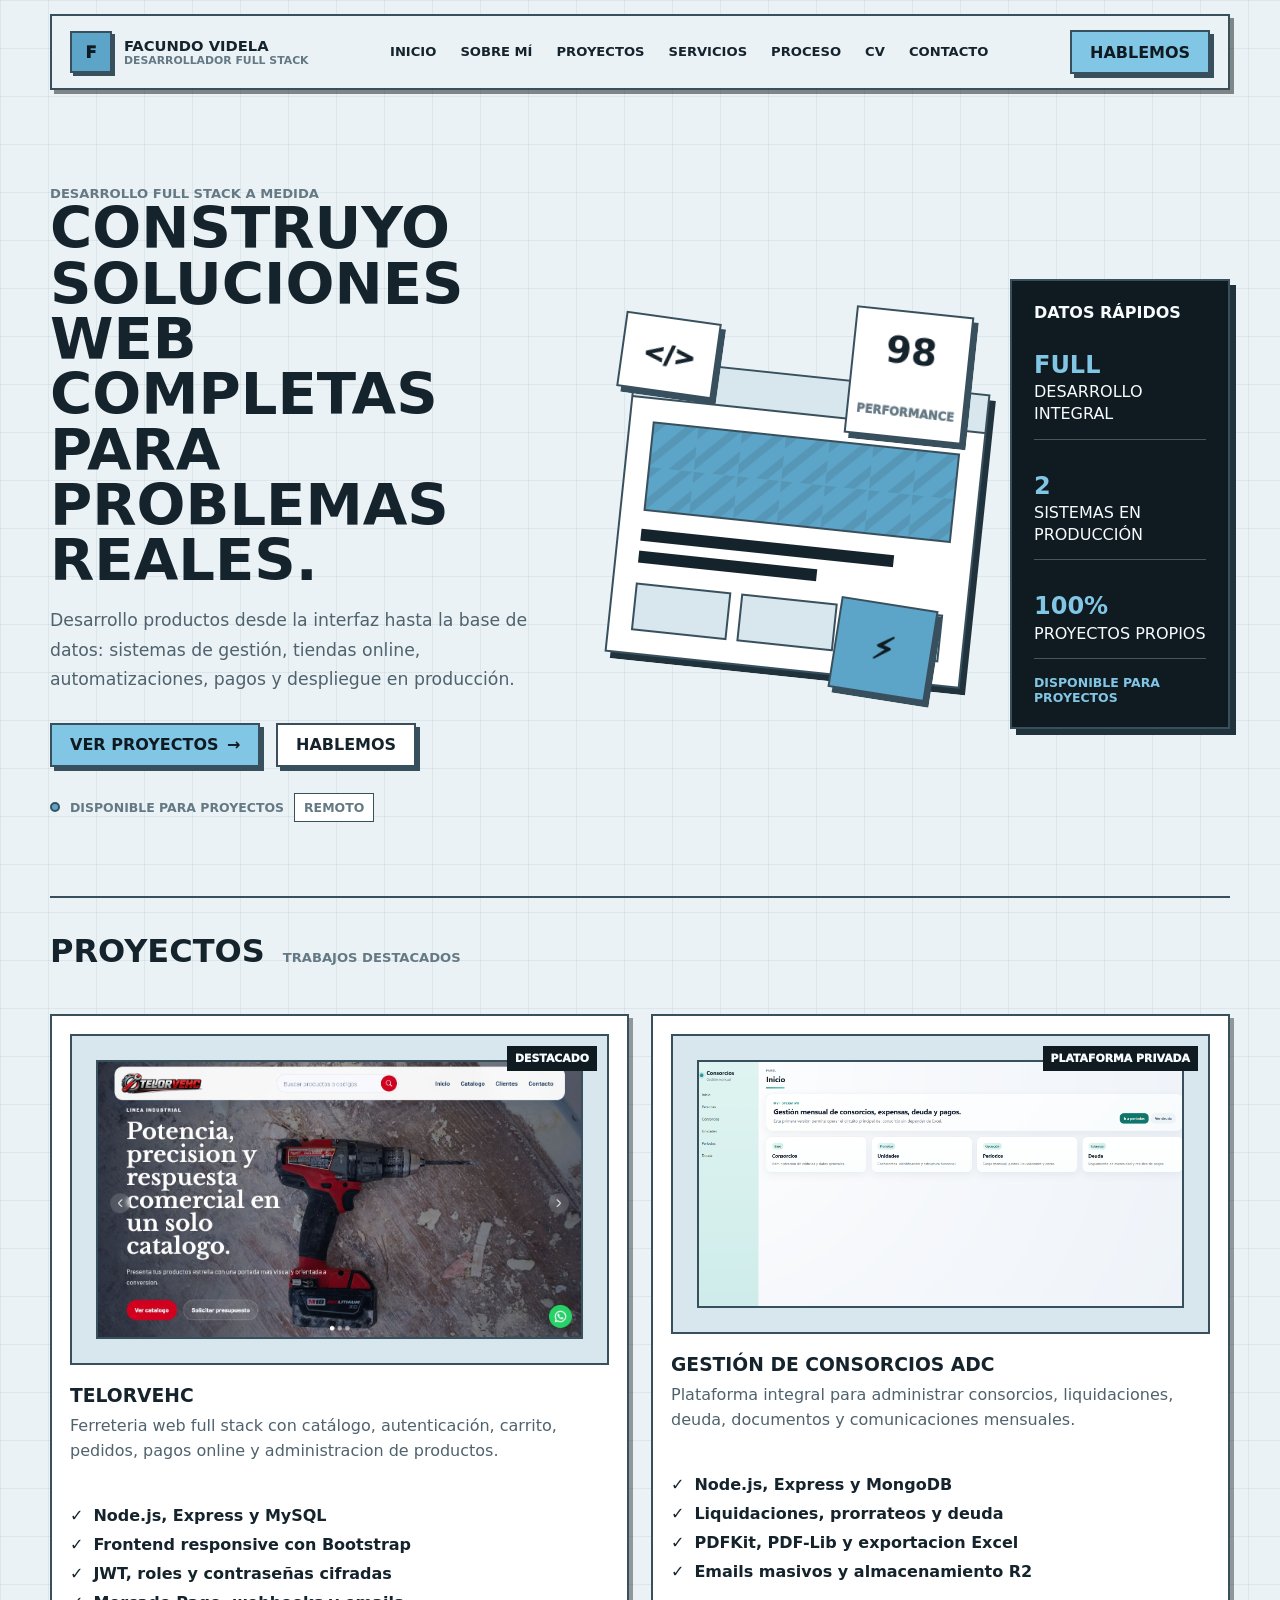
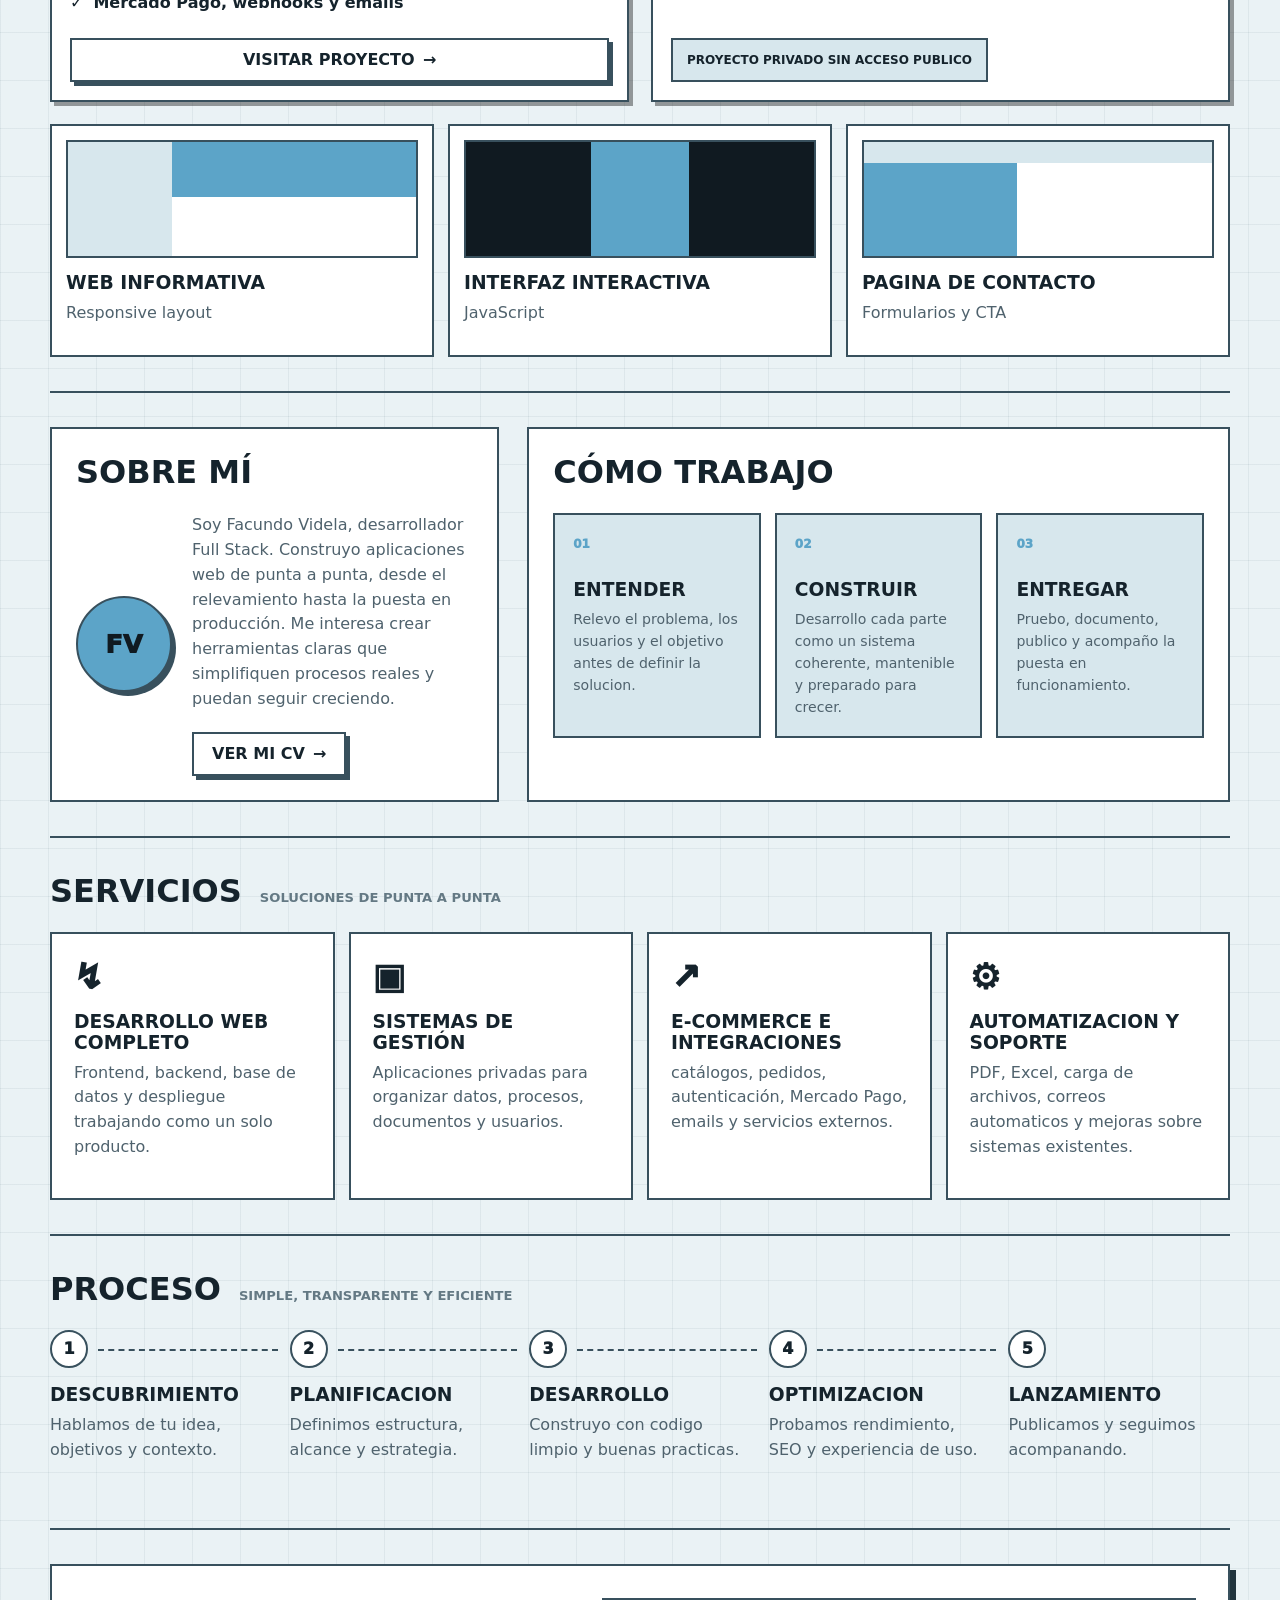
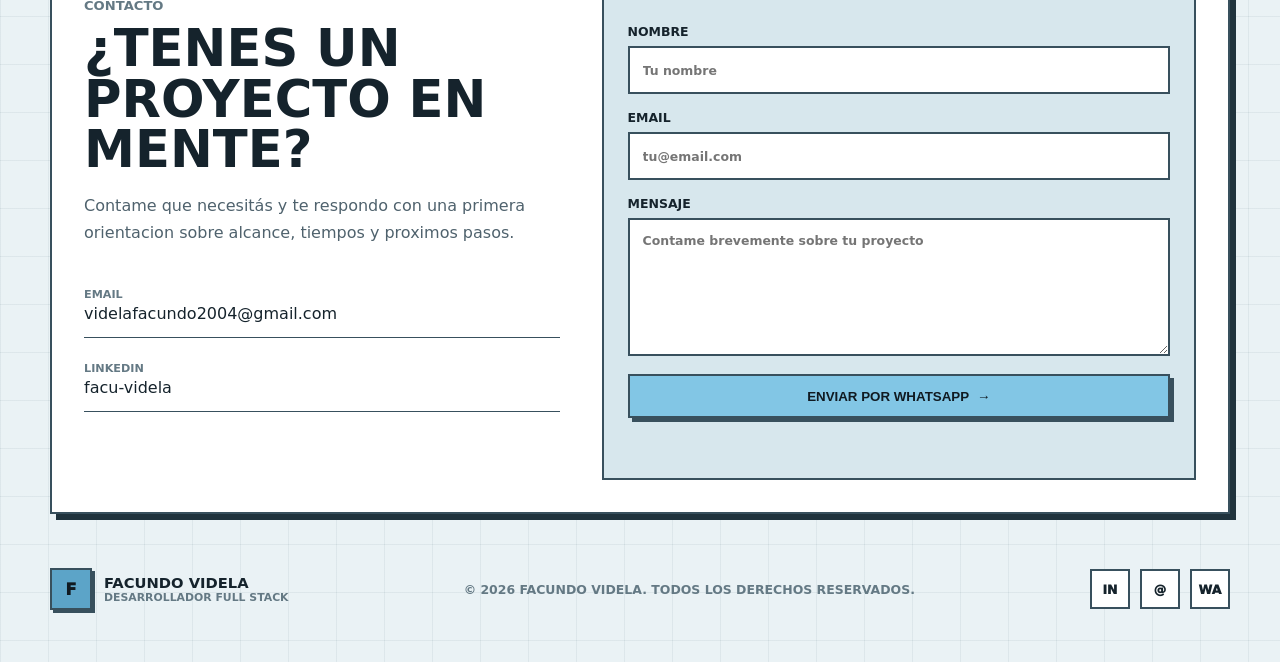
==== commit 85cd3142: "dffd" ====
--- a/index.html
+++ b/index.html
@@ -6,7 +6,7 @@
     <title>Facundo Videla | Desarrollador Full Stack</title>
     <meta
       name="description"
-      content="Portfolio de Facundo Videla, desarrollador Full Stack de aplicaciones web, sistemas de gestion y soluciones a medida."
+      content="Portfolio de Facundo Videla, desarrollador Full Stack de aplicaciones web, sistemas de gestión y soluciones a medida."
     />
     <meta name="author" content="Facundo Videla" />
     <meta
@@ -21,7 +21,7 @@
     <meta property="og:title" content="Facundo Videla | Desarrollador Full Stack" />
     <meta
       property="og:description"
-      content="Aplicaciones web, sistemas de gestion, e-commerce y soluciones Full Stack a medida."
+      content="Aplicaciones web, sistemas de gestión, e-commerce y soluciones Full Stack a medida."
     />
     <meta property="og:site_name" content="Portfolio de Facundo Videla" />
 
@@ -29,7 +29,7 @@
     <meta name="twitter:title" content="Facundo Videla | Desarrollador Full Stack" />
     <meta
       name="twitter:description"
-      content="Aplicaciones web, sistemas de gestion, e-commerce y soluciones Full Stack a medida."
+      content="Aplicaciones web, sistemas de gestión, e-commerce y soluciones Full Stack a medida."
     />
 
     <link rel="icon" href="assets/favicon.svg" type="image/svg+xml" />
@@ -76,7 +76,7 @@
 
       <nav class="site-nav" aria-label="Navegacion principal">
         <a href="#inicio">Inicio</a>
-        <a href="#sobre-mi">Sobre mi</a>
+        <a href="#sobre-mi">Sobre mí</a>
         <a href="#proyectos">Proyectos</a>
         <a href="#servicios">Servicios</a>
         <a href="#proceso">Proceso</a>
@@ -94,7 +94,7 @@
           <h1>Construyo soluciones web completas para problemas reales.</h1>
           <p class="hero-text">
             Desarrollo productos desde la interfaz hasta la base de datos: sistemas de
-            gestion, tiendas online, automatizaciones, pagos y despliegue en produccion.
+            gestión, tiendas online, automatizaciones, pagos y despliegue en producción.
           </p>
           <div class="hero-actions">
             <a class="button button-primary" href="#proyectos">Ver proyectos <span>&rarr;</span></a>
@@ -133,10 +133,10 @@
           <div class="metric-card fast">&#9889;</div>
         </div>
 
-        <aside class="quick-facts reveal" aria-label="Datos rapidos">
-          <h2>Datos rapidos</h2>
+        <aside class="quick-facts reveal" aria-label="Datos rápidos">
+          <h2>Datos rápidos</h2>
           <p><strong>Full</strong> desarrollo integral</p>
-          <p><strong>2</strong> sistemas en produccion</p>
+          <p><strong>2</strong> sistemas en producción</p>
           <p><strong>100%</strong> proyectos propios</p>
           <span>Disponible para proyectos</span>
         </aside>
@@ -162,13 +162,13 @@
             <div class="project-info">
               <h3>Telorvehc</h3>
               <p>
-                Ferreteria web full stack con catalogo, autenticacion, carrito, pedidos,
+                Ferreteria web full stack con catálogo, autenticación, carrito, pedidos,
                 pagos online y administracion de productos.
               </p>
               <ul>
                 <li>Node.js, Express y MySQL</li>
                 <li>Frontend responsive con Bootstrap</li>
-                <li>JWT, roles y contrasenas cifradas</li>
+                <li>JWT, roles y contraseñas cifradas</li>
                 <li>Mercado Pago, webhooks y emails</li>
               </ul>
               <a
@@ -188,12 +188,12 @@
               <div class="preview-window adc-featured-preview">
                 <img
                   src="assets/consorcios-adc-dashboard.png"
-                  alt="Panel principal del sistema de gestion de consorcios ADC"
+                  alt="Panel principal del sistema de gestión de consorcios ADC"
                 />
               </div>
             </div>
             <div class="project-info">
-              <h3>Gestion de Consorcios ADC</h3>
+              <h3>gestión de Consorcios ADC</h3>
               <p>
                 Plataforma integral para administrar consorcios, liquidaciones, deuda,
                 documentos y comunicaciones mensuales.
@@ -231,14 +231,14 @@
       <section class="about-tech" id="sobre-mi">
         <div class="about-block reveal">
           <div class="section-heading">
-            <h2>Sobre mi</h2>
+            <h2>Sobre mí</h2>
           </div>
           <div class="about-content">
             <div class="avatar">FV</div>
             <div class="about-copy">
               <p>
                 Soy Facundo Videla, desarrollador Full Stack. Construyo aplicaciones web de
-                punta a punta, desde el relevamiento hasta la puesta en produccion. Me
+                punta a punta, desde el relevamiento hasta la puesta en producción. Me
                 interesa crear herramientas claras que simplifiquen procesos reales y
                 puedan seguir creciendo.
               </p>
@@ -251,7 +251,7 @@
 
         <div class="tech-block reveal">
           <div class="section-heading">
-            <h2>Como trabajo</h2>
+            <h2>Cómo trabajo</h2>
           </div>
           <div class="work-grid">
             <article>
@@ -286,13 +286,13 @@
           </article>
           <article>
             <span>&#9635;</span>
-            <h3>Sistemas de gestion</h3>
+            <h3>Sistemas de gestión</h3>
             <p>Aplicaciones privadas para organizar datos, procesos, documentos y usuarios.</p>
           </article>
           <article>
             <span>&nearr;</span>
             <h3>E-commerce e integraciones</h3>
-            <p>Catalogos, pedidos, autenticacion, Mercado Pago, emails y servicios externos.</p>
+            <p>catálogos, pedidos, autenticación, Mercado Pago, emails y servicios externos.</p>
           </article>
           <article>
             <span>&#9881;</span>
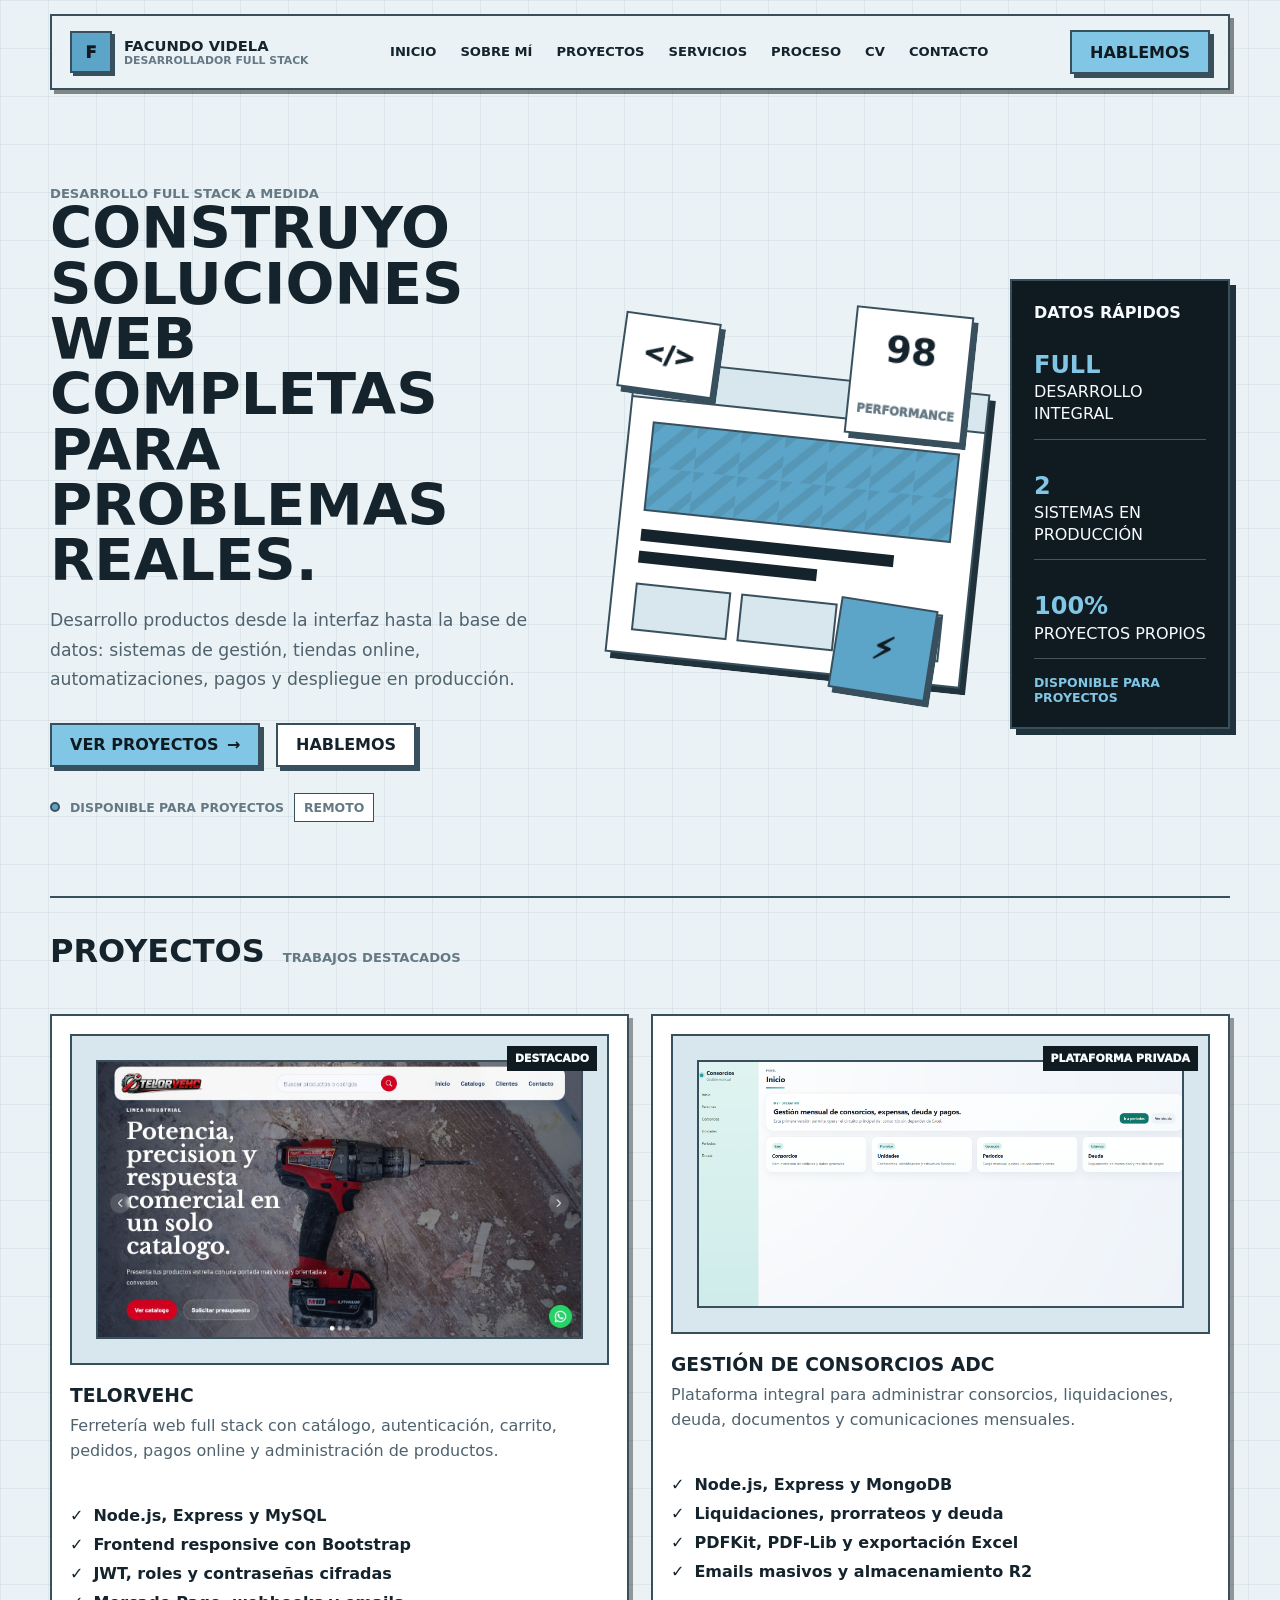
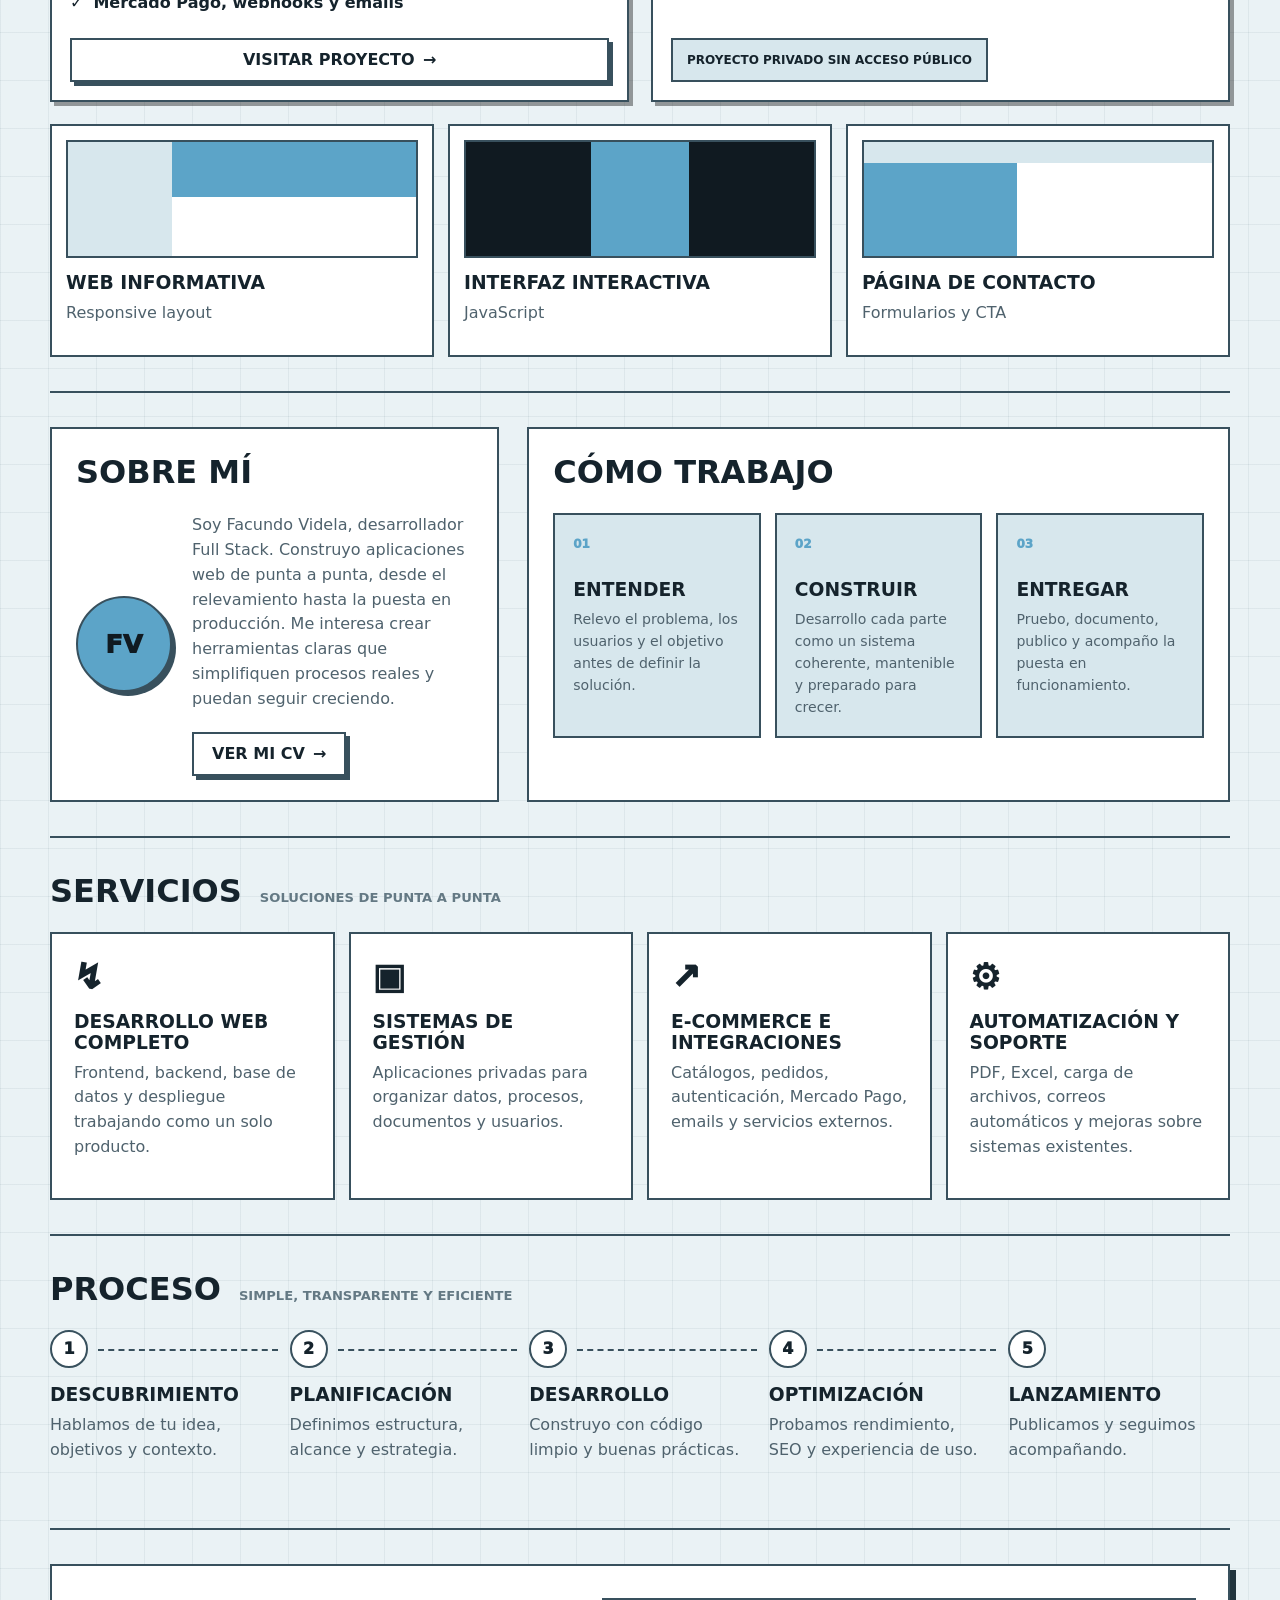
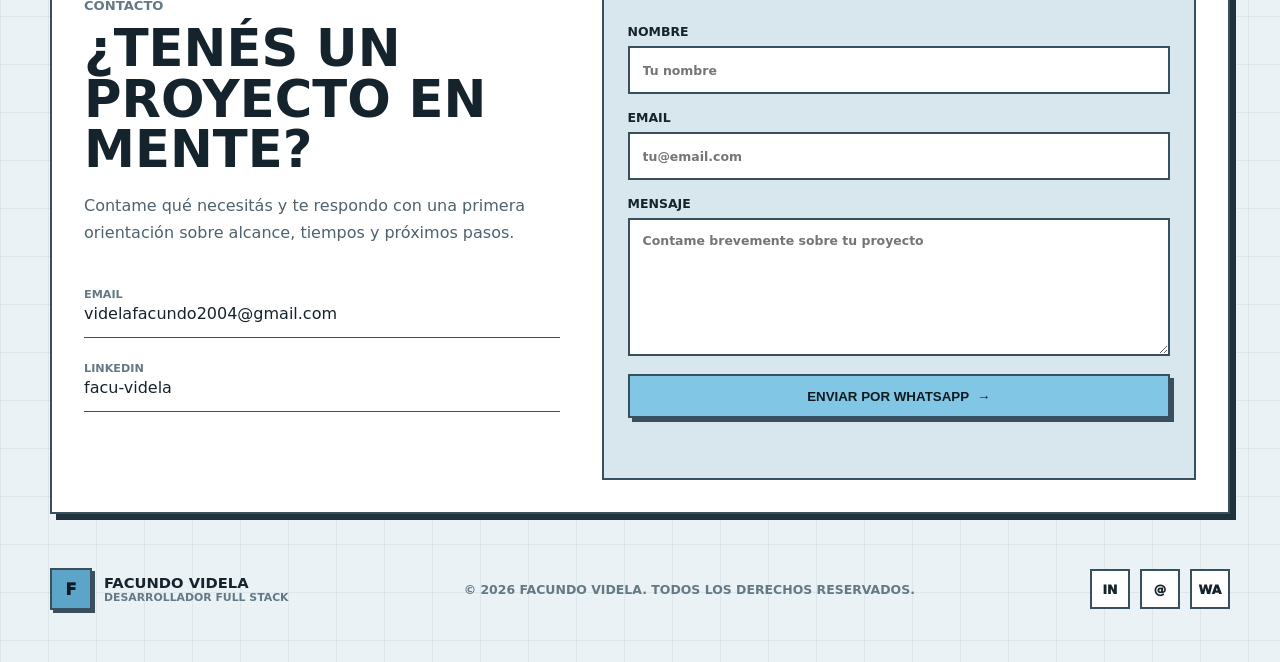
==== commit 24bee9d6: "fsdfds" ====
--- a/index.html
+++ b/index.html
@@ -69,12 +69,12 @@
         </span>
       </a>
 
-      <button class="menu-toggle" type="button" aria-label="Abrir menu" aria-expanded="false">
+      <button class="menu-toggle" type="button" aria-label="Abrir menú" aria-expanded="false">
         <span></span>
         <span></span>
       </button>
 
-      <nav class="site-nav" aria-label="Navegacion principal">
+      <nav class="site-nav" aria-label="Navegación principal">
         <a href="#inicio">Inicio</a>
         <a href="#sobre-mi">Sobre mí</a>
         <a href="#proyectos">Proyectos</a>
@@ -155,15 +155,15 @@
               <div class="preview-window">
                 <img
                   src="assets/telorvehc-home.png"
-                  alt="Pagina principal de la ferreteria online Telorvehc"
+                  alt="Página principal de la ferretería online Telorvehc"
                 />
               </div>
             </div>
             <div class="project-info">
               <h3>Telorvehc</h3>
               <p>
-                Ferreteria web full stack con catálogo, autenticación, carrito, pedidos,
-                pagos online y administracion de productos.
+                Ferretería web full stack con catálogo, autenticación, carrito, pedidos,
+                pagos online y administración de productos.
               </p>
               <ul>
                 <li>Node.js, Express y MySQL</li>
@@ -193,7 +193,7 @@
               </div>
             </div>
             <div class="project-info">
-              <h3>gestión de Consorcios ADC</h3>
+              <h3>Gestión de Consorcios ADC</h3>
               <p>
                 Plataforma integral para administrar consorcios, liquidaciones, deuda,
                 documentos y comunicaciones mensuales.
@@ -201,15 +201,15 @@
               <ul>
                 <li>Node.js, Express y MongoDB</li>
                 <li>Liquidaciones, prorrateos y deuda</li>
-                <li>PDFKit, PDF-Lib y exportacion Excel</li>
+                <li>PDFKit, PDF-Lib y exportación Excel</li>
                 <li>Emails masivos y almacenamiento R2</li>
               </ul>
-              <span class="private-label">Proyecto privado sin acceso publico</span>
-            </div>
-          </article>
-        </div>
-
-        <div class="project-list reveal-list" aria-label="Mas proyectos">
+              <span class="private-label">Proyecto privado sin acceso público</span>
+            </div>
+          </article>
+        </div>
+
+        <div class="project-list reveal-list" aria-label="Más proyectos">
           <article>
             <div class="mini-preview alternate"></div>
             <h3>Web informativa</h3>
@@ -222,7 +222,7 @@
           </article>
           <article>
             <div class="mini-preview shop"></div>
-            <h3>Pagina de contacto</h3>
+            <h3>Página de contacto</h3>
             <p>Formularios y CTA</p>
           </article>
         </div>
@@ -257,7 +257,7 @@
             <article>
               <strong>01</strong>
               <h3>Entender</h3>
-              <p>Relevo el problema, los usuarios y el objetivo antes de definir la solucion.</p>
+              <p>Relevo el problema, los usuarios y el objetivo antes de definir la solución.</p>
             </article>
             <article>
               <strong>02</strong>
@@ -292,12 +292,12 @@
           <article>
             <span>&nearr;</span>
             <h3>E-commerce e integraciones</h3>
-            <p>catálogos, pedidos, autenticación, Mercado Pago, emails y servicios externos.</p>
+            <p>Catálogos, pedidos, autenticación, Mercado Pago, emails y servicios externos.</p>
           </article>
           <article>
             <span>&#9881;</span>
-            <h3>Automatizacion y soporte</h3>
-            <p>PDF, Excel, carga de archivos, correos automaticos y mejoras sobre sistemas existentes.</p>
+            <h3>Automatización y soporte</h3>
+            <p>PDF, Excel, carga de archivos, correos automáticos y mejoras sobre sistemas existentes.</p>
           </article>
         </div>
       </section>
@@ -315,23 +315,23 @@
           </li>
           <li>
             <span>2</span>
-            <h3>Planificacion</h3>
+            <h3>Planificación</h3>
             <p>Definimos estructura, alcance y estrategia.</p>
           </li>
           <li>
             <span>3</span>
             <h3>Desarrollo</h3>
-            <p>Construyo con codigo limpio y buenas practicas.</p>
+            <p>Construyo con código limpio y buenas prácticas.</p>
           </li>
           <li>
             <span>4</span>
-            <h3>Optimizacion</h3>
+            <h3>Optimización</h3>
             <p>Probamos rendimiento, SEO y experiencia de uso.</p>
           </li>
           <li>
             <span>5</span>
             <h3>Lanzamiento</h3>
-            <p>Publicamos y seguimos acompanando.</p>
+            <p>Publicamos y seguimos acompañando.</p>
           </li>
         </ol>
       </section>
@@ -339,10 +339,10 @@
       <section class="contact-section reveal" id="contacto">
         <div class="contact-copy">
           <p class="eyebrow">Contacto</p>
-          <h2>&iquest;Tenes un proyecto en mente?</h2>
+          <h2>&iquest;Tenés un proyecto en mente?</h2>
           <p>
-            Contame que necesitás y te respondo con una primera orientacion sobre alcance,
-            tiempos y proximos pasos.
+            Contame qué necesitás y te respondo con una primera orientación sobre alcance,
+            tiempos y próximos pasos.
           </p>
           <div class="contact-links">
             <a href="mailto:videlafacundo2004@gmail.com">
